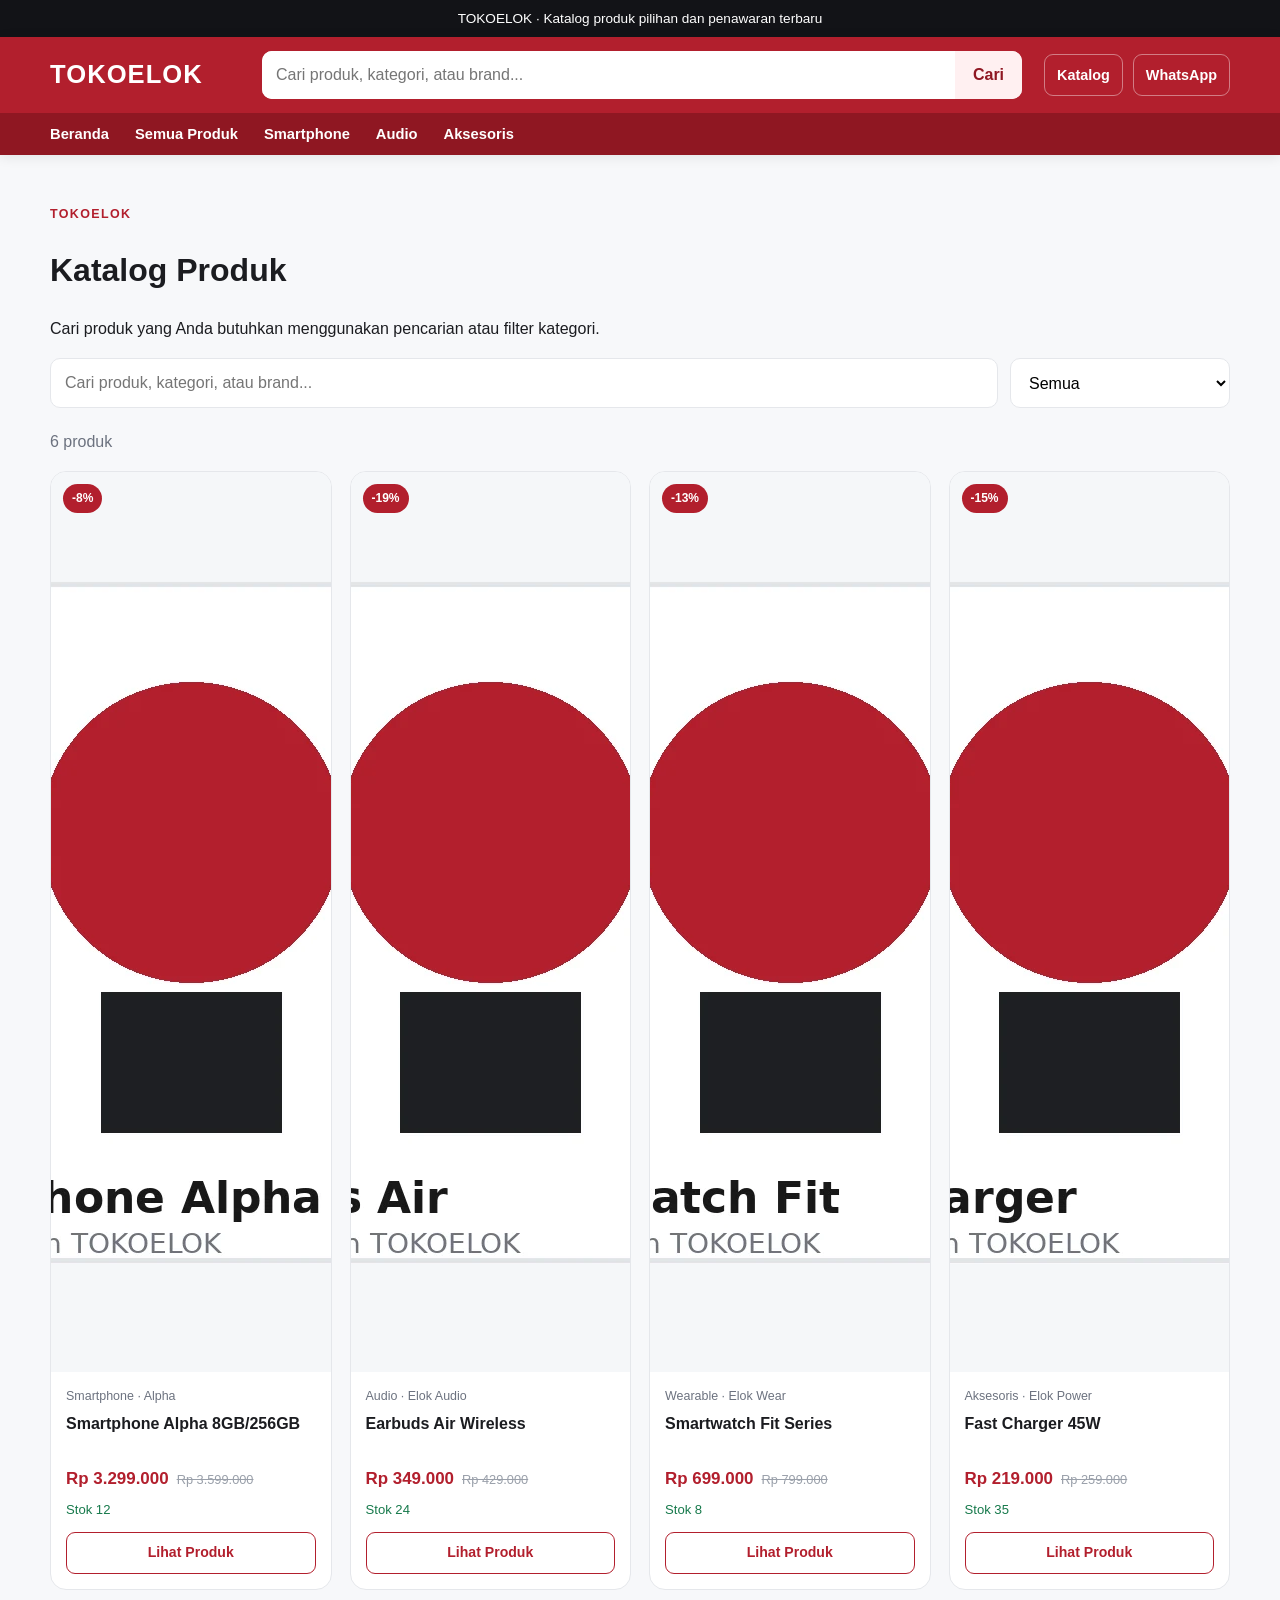
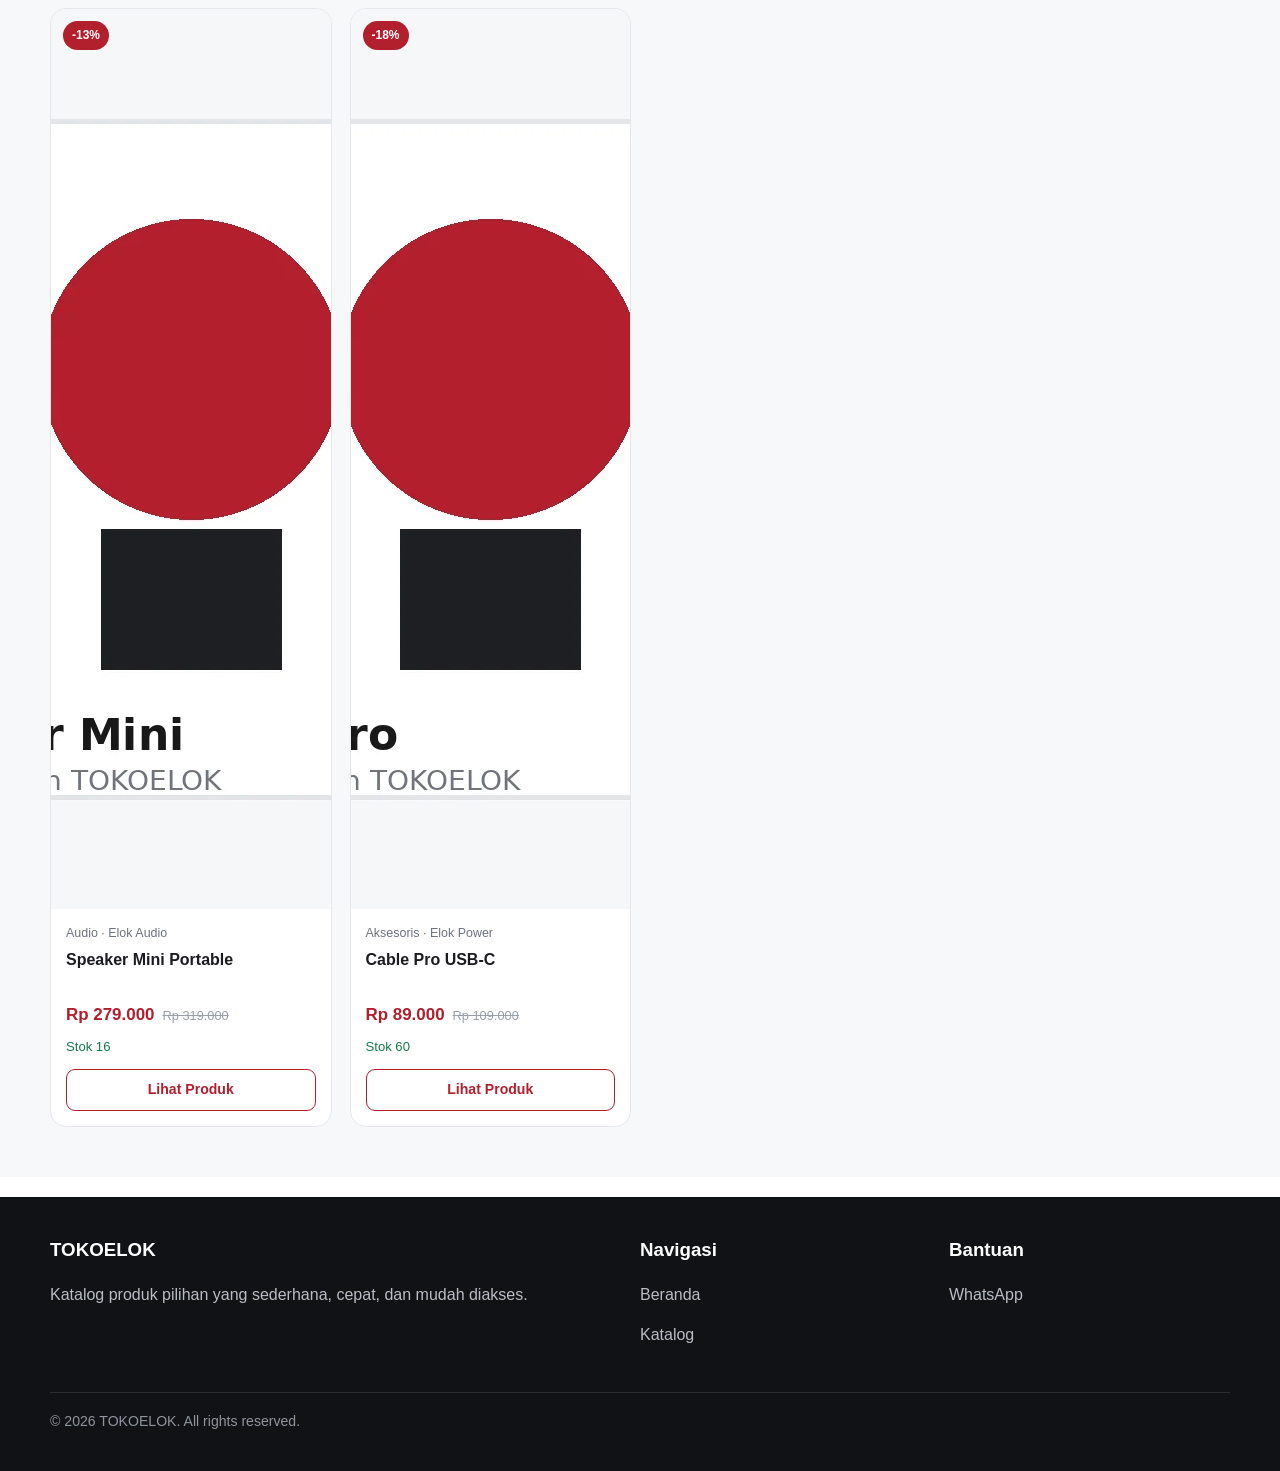
==== katalog/index.html @ c1e5242e "Add files via upload" ====
<!DOCTYPE html>
<html lang="id">
<head>
  <meta charset="UTF-8">
  <meta name="viewport" content="width=device-width, initial-scale=1.0">
  <title>Katalog Produk Terbaru | TOKOELOK</title>
  <meta name="description" content="Jelajahi katalog produk TOKOELOK berdasarkan nama, kategori, dan brand.">
  <meta name="robots" content="index, follow, max-image-preview:large">
  <meta name="theme-color" content="#b21f2d">
  <link rel="icon" href="/assets/images/favicon.png" type="image/png">
  
  <meta property="og:type" content="website">
  <meta property="og:site_name" content="TOKOELOK">
  <meta property="og:title" content="Katalog Produk Terbaru | TOKOELOK">
  <meta property="og:description" content="Jelajahi katalog produk TOKOELOK berdasarkan nama, kategori, dan brand.">
  <meta property="og:image" content="/assets/images/og-tokoelok.png">
  <meta name="twitter:card" content="summary_large_image">
  <link rel="stylesheet" href="/assets/css/style.css">
</head>
<body>

<div class="announcement">TOKOELOK · Katalog produk pilihan dan penawaran terbaru</div>
<header class="header">
  <div class="container header-main">
    <a class="logo" href="/">TOKOELOK</a>
    <form class="searchbar" action="/katalog/" method="get" role="search">
      <label class="sr-only" for="header-search">Cari produk</label>
      <input id="header-search" name="q" type="search" placeholder="Cari produk, kategori, atau brand...">
      <button type="submit">Cari</button>
    </form>
    <div class="header-actions">
      <a class="header-link" href="/katalog/">Katalog</a>
      <a class="header-link" data-wa-general href="#">WhatsApp</a>
    </div>
    <button class="menu-toggle" data-menu-toggle aria-expanded="false" aria-label="Buka menu">☰</button>
  </div>
  <nav class="nav">
    <div class="container nav-inner" data-mobile-nav>
      <a href="/">Beranda</a>
      <a href="/katalog/">Semua Produk</a>
      <a href="/katalog/?category=Smartphone">Smartphone</a>
      <a href="/katalog/?category=Audio">Audio</a>
      <a href="/katalog/?category=Aksesoris">Aksesoris</a>
    </div>
  </nav>
</header>

<main class="section section-soft">
  <div class="container">
    <p class="eyebrow">TOKOELOK</p>
    <h1>Katalog Produk</h1>
    <p>Cari produk yang Anda butuhkan menggunakan pencarian atau filter kategori.</p>

    <div class="filters">
      <input data-search type="search" placeholder="Cari produk, kategori, atau brand..." aria-label="Cari produk">
      <select data-category aria-label="Pilih kategori"></select>
    </div>
    <div class="result-count" data-result-count></div>
    <div class="product-grid" data-product-grid></div>
  </div>
</main>

<footer class="footer">
  <div class="container">
    <div class="footer-grid">
      <div>
        <h3>TOKOELOK</h3>
        <p>Katalog produk pilihan yang sederhana, cepat, dan mudah diakses.</p>
      </div>
      <div>
        <h3>Navigasi</h3>
        <p><a href="/">Beranda</a></p>
        <p><a href="/katalog/">Katalog</a></p>
      </div>
      <div>
        <h3>Bantuan</h3>
        <p><a data-wa-general href="#">WhatsApp</a></p>
      </div>
    </div>
    <div class="footer-bottom">© <span data-year></span> TOKOELOK. All rights reserved.</div>
  </div>
</footer>

<script src="/assets/js/products.js"></script>
<script src="/assets/js/app.js"></script>
<script>
  const params = new URLSearchParams(location.search);
  const q = params.get("q");
  if (q) document.querySelector("[data-search]").value = q;
</script>
<script src="/assets/js/catalog.js"></script>
<script>
  const categoryParam = new URLSearchParams(location.search).get("category");
  const select = document.querySelector("[data-category]");
  if (categoryParam && select) {
    setTimeout(() => {
      select.value = categoryParam;
      select.dispatchEvent(new Event("change"));
    }, 0);
  }
</script>
</body>
</html>
---- assets/css/style.css ----
:root{
  --brand:#b21f2d;--brand-dark:#8f1722;--accent:#fff1f2;--text:#1b1c20;--muted:#6c727f;
  --line:#e5e7eb;--soft:#f7f8fa;--white:#fff;--success:#16794b;--radius:16px;
  --shadow:0 12px 35px rgba(15,23,42,.08)
}
*{box-sizing:border-box}
html{scroll-behavior:smooth}
body{margin:0;font-family:Arial,Helvetica,sans-serif;color:var(--text);background:#fff;line-height:1.55}
a{text-decoration:none;color:inherit}
img{max-width:100%;display:block}
button,input,select{font:inherit}
.container{width:min(1180px,calc(100% - 32px));margin:auto}
.sr-only{position:absolute;width:1px;height:1px;padding:0;margin:-1px;overflow:hidden;clip:rect(0,0,0,0);white-space:nowrap;border:0}

.announcement{background:#121317;color:#fff;text-align:center;padding:8px 16px;font-size:.85rem}
.header{position:sticky;top:0;z-index:50;background:var(--brand);box-shadow:0 2px 12px rgba(0,0,0,.09)}
.header-main{min-height:76px;display:grid;grid-template-columns:190px 1fr auto;gap:22px;align-items:center}
.logo{color:#fff;font-weight:900;font-size:1.6rem;letter-spacing:.04em}
.searchbar{display:grid;grid-template-columns:1fr auto;background:#fff;border-radius:10px;overflow:hidden}
.searchbar input{border:0;outline:0;padding:12px 14px;min-width:0}
.searchbar button{border:0;padding:0 18px;background:#fff0f1;color:var(--brand-dark);font-weight:800;cursor:pointer}
.header-actions{display:flex;gap:10px}
.header-link{color:#fff;border:1px solid rgba(255,255,255,.42);border-radius:9px;padding:9px 12px;font-weight:800;font-size:.9rem}
.nav{background:var(--brand-dark)}
.nav-inner{min-height:42px;display:flex;gap:26px;align-items:center}
.nav a{color:#fff;font-weight:700;font-size:.92rem}
.menu-toggle{display:none;border:0;background:transparent;color:#fff;font-size:1.3rem}

.hero{padding:42px 0}
.hero-wrap{display:grid;grid-template-columns:1.2fr .8fr;gap:24px}
.hero-main{min-height:430px;padding:44px;border-radius:24px;background:linear-gradient(135deg,#fce7e8,#fff7ed);display:flex;flex-direction:column;justify-content:center;position:relative;overflow:hidden}
.hero-main:after{content:"";position:absolute;width:270px;height:270px;border-radius:50%;background:rgba(178,31,45,.13);right:-60px;top:-50px}
.eyebrow{color:var(--brand);text-transform:uppercase;letter-spacing:.11em;font-size:.78rem;font-weight:900;margin:0 0 8px}
.hero h1{font-size:clamp(2.4rem,5vw,4.8rem);line-height:1.02;letter-spacing:-.045em;margin:0;max-width:760px}
.hero p.lead{color:var(--muted);font-size:1.08rem;max-width:650px}
.hero-side{display:grid;gap:18px}
.promo-card{border:1px solid var(--line);border-radius:22px;padding:28px;background:#fff;box-shadow:var(--shadow)}
.promo-card.dark{background:#1b1c20;color:#fff;border-color:#1b1c20}
.promo-card p{color:var(--muted);margin-bottom:0}
.promo-card.dark p{color:#c8cbd1}
.actions{display:flex;gap:10px;flex-wrap:wrap;margin-top:20px}
.btn{display:inline-flex;justify-content:center;align-items:center;min-height:46px;padding:0 18px;border-radius:10px;font-weight:800}
.btn-primary{background:var(--brand);color:#fff}
.btn-primary:hover{background:var(--brand-dark)}
.btn-light{background:#fff;border:1px solid var(--line)}
.btn-wide{width:100%}

.section{padding:50px 0}
.section-soft{background:var(--soft)}
.section-head{display:flex;align-items:end;justify-content:space-between;gap:18px;margin-bottom:22px}
.section-head h2{font-size:clamp(1.6rem,3vw,2.2rem);margin:0}
.section-head a{color:var(--brand);font-weight:800}
.category-grid{display:grid;grid-template-columns:repeat(4,1fr);gap:14px}
.category-item{border:1px solid var(--line);border-radius:16px;background:#fff;padding:22px;font-weight:800}
.category-item small{display:block;color:var(--muted);font-weight:400;margin-top:4px}

.filters{display:grid;grid-template-columns:1fr 220px;gap:12px;margin-bottom:22px}
.filters input,.filters select{width:100%;border:1px solid var(--line);border-radius:10px;padding:12px 14px;background:#fff;outline:none}
.result-count{color:var(--muted);margin-bottom:16px}

.product-grid{display:grid;grid-template-columns:repeat(4,minmax(0,1fr));gap:18px}
.product-card{background:#fff;border:1px solid var(--line);border-radius:16px;overflow:hidden;transition:.2s}
.product-card:hover{transform:translateY(-3px);box-shadow:var(--shadow)}
.product-image-link{position:relative;display:block;background:#f6f7f9}
.product-image{aspect-ratio:1/1;object-fit:cover}
.discount-badge{position:absolute;left:12px;top:12px;background:var(--brand);color:#fff;font-size:.75rem;font-weight:900;border-radius:999px;padding:5px 9px}
.product-content{padding:15px}
.product-meta{color:var(--muted);font-size:.78rem}
.product-content h3{font-size:1rem;line-height:1.35;margin:6px 0 10px;min-height:43px}
.price-row{display:flex;gap:8px;align-items:baseline;flex-wrap:wrap}
.price-row strong{color:var(--brand);font-size:1.06rem}
.price-row del{color:#9aa0aa;font-size:.8rem}
.stock{color:var(--success);font-size:.82rem;margin:8px 0 12px}
.product-button{display:flex;justify-content:center;border:1px solid var(--brand);color:var(--brand);border-radius:9px;padding:9px;font-weight:800;font-size:.88rem}

.info-band{border-radius:22px;background:#1b1c20;color:#fff;padding:34px;display:grid;grid-template-columns:1fr auto;gap:24px;align-items:center}
.info-band p{color:#c8cbd1;margin-bottom:0}

.breadcrumb{display:flex;flex-wrap:wrap;gap:8px;color:var(--muted);font-size:.9rem;margin-bottom:24px}
.detail-page{padding:34px 0 60px}
.detail-grid{display:grid;grid-template-columns:1fr 1fr;gap:42px;align-items:start}
.detail-media{background:var(--soft);border-radius:22px;overflow:hidden}
.detail-media img{width:100%;aspect-ratio:1/1;object-fit:cover}
.detail-info h1{font-size:clamp(2rem,4vw,3.4rem);line-height:1.08;margin:0 0 14px}
.detail-price{font-size:1.9rem;font-weight:900;color:var(--brand)}
.detail-old-price{color:#8b919b}
.detail-stock{color:var(--success);font-weight:700}
.detail-summary{color:var(--muted)}
.detail-section{padding-top:34px;margin-top:34px;border-top:1px solid var(--line)}
.detail-section h2{margin-top:0}
.spec-list{display:grid;grid-template-columns:repeat(2,1fr);gap:10px;padding:0;list-style:none}
.spec-list li{background:var(--soft);border-radius:10px;padding:12px}

.footer{background:#111215;color:#fff;padding:38px 0;margin-top:20px}
.footer-grid{display:grid;grid-template-columns:2fr 1fr 1fr;gap:28px}
.footer h3{margin-top:0}
.footer p,.footer a{color:#b8bdc6}
.footer-bottom{border-top:1px solid #2b2d32;margin-top:28px;padding-top:18px;color:#8e949e;font-size:.88rem}
.empty{grid-column:1/-1;padding:40px;text-align:center;color:var(--muted)}

@media(max-width:900px){
  .header-main{grid-template-columns:1fr auto;padding:11px 0}
  .searchbar{grid-column:1/-1;grid-row:2}
  .hero-wrap,.detail-grid{grid-template-columns:1fr}
  .product-grid{grid-template-columns:repeat(2,1fr)}
  .category-grid{grid-template-columns:repeat(2,1fr)}
  .footer-grid{grid-template-columns:1fr 1fr}
}
@media(max-width:600px){
  .container{width:min(100% - 22px,1180px)}
  .announcement{font-size:.76rem}
  .header-actions{display:none}
  .header-main{grid-template-columns:1fr auto}
  .menu-toggle{display:block}
  .nav-inner{display:none;flex-direction:column;align-items:flex-start;padding:14px 0}
  .nav-inner.open{display:flex}
  .hero{padding:24px 0}
  .hero-main{padding:28px;min-height:360px}
  .hero h1{font-size:2.55rem}
  .section{padding:36px 0}
  .filters{grid-template-columns:1fr}
  .product-grid{gap:10px}
  .product-content{padding:11px}
  .product-content h3{font-size:.92rem}
  .price-row strong{font-size:.94rem}
  .info-band{grid-template-columns:1fr}
  .footer-grid{grid-template-columns:1fr}
  .spec-list{grid-template-columns:1fr}
}
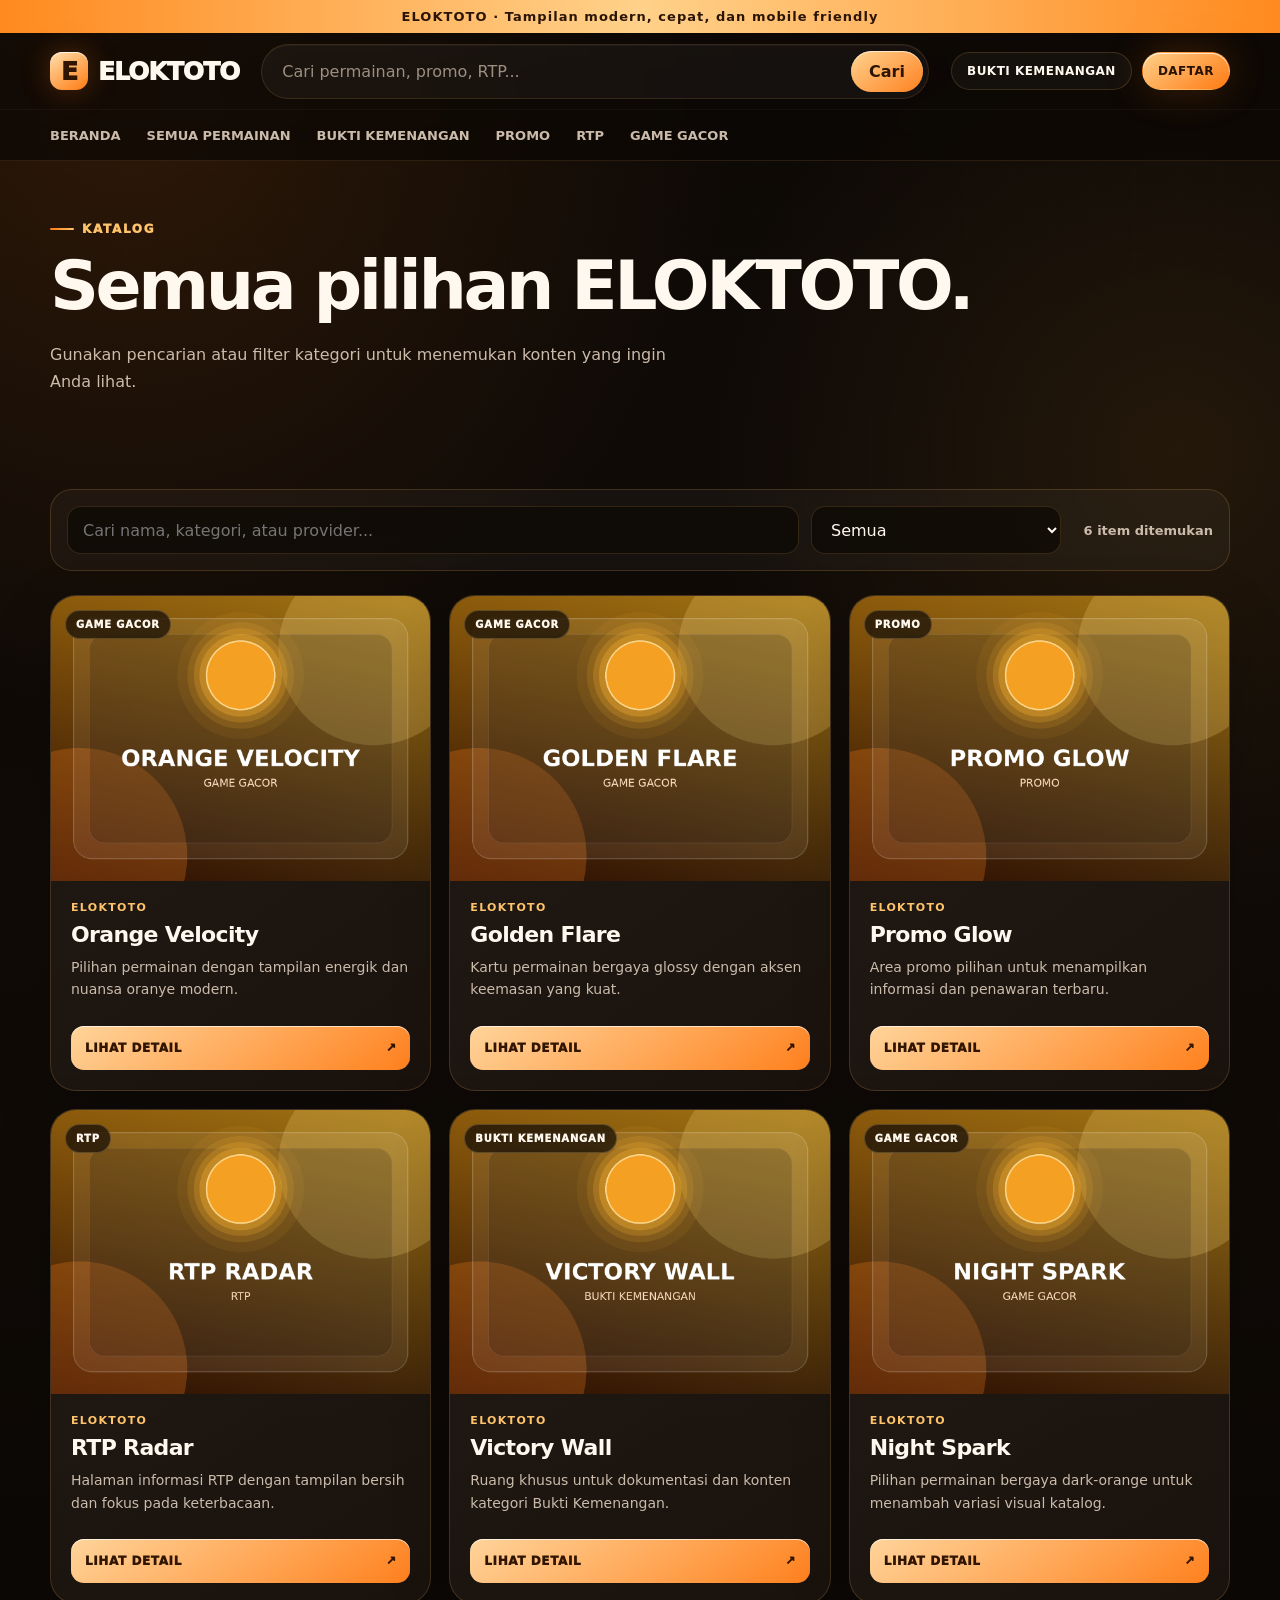
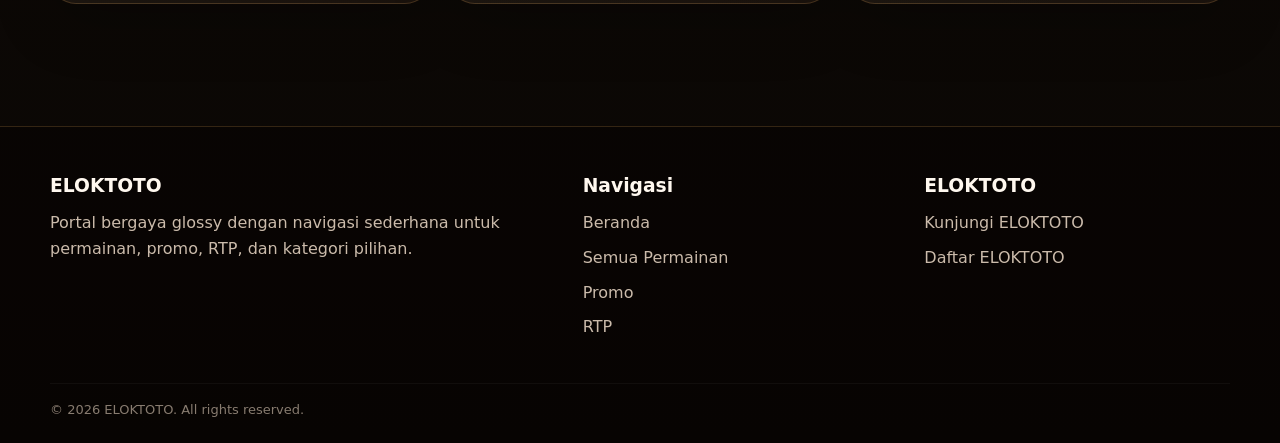
==== commit 51c9c635: "Add files via upload" ====
--- a/katalog/index.html
+++ b/katalog/index.html
@@ -3,101 +3,116 @@
 <head>
   <meta charset="UTF-8">
   <meta name="viewport" content="width=device-width, initial-scale=1.0">
-  <title>Katalog Produk Terbaru | TOKOELOK</title>
-  <meta name="description" content="Jelajahi katalog produk TOKOELOK berdasarkan nama, kategori, dan brand.">
+
+  <title>Semua Permainan | ELOKTOTO</title>
+  <meta name="description" content="Jelajahi katalog ELOKTOTO berdasarkan permainan, promo, RTP, dan kategori pilihan.">
   <meta name="robots" content="index, follow, max-image-preview:large">
-  <meta name="theme-color" content="#b21f2d">
+  <meta name="theme-color" content="#ff7a12">
+
+  <link rel="canonical" href="https://toko-elok.pages.dev/katalog/">
   <link rel="icon" href="/assets/images/favicon.png" type="image/png">
-  
+  <link rel="stylesheet" href="/assets/css/style.css">
+
   <meta property="og:type" content="website">
-  <meta property="og:site_name" content="TOKOELOK">
-  <meta property="og:title" content="Katalog Produk Terbaru | TOKOELOK">
-  <meta property="og:description" content="Jelajahi katalog produk TOKOELOK berdasarkan nama, kategori, dan brand.">
-  <meta property="og:image" content="/assets/images/og-tokoelok.png">
-  <meta name="twitter:card" content="summary_large_image">
-  <link rel="stylesheet" href="/assets/css/style.css">
+  <meta property="og:site_name" content="ELOKTOTO">
+  <meta property="og:title" content="Semua Permainan | ELOKTOTO">
+  <meta property="og:description" content="Cari dan filter konten ELOKTOTO dalam tampilan glossy oranye yang responsif.">
+  <meta property="og:image" content="https://toko-elok.pages.dev/assets/images/og-eloktoto.png">
 </head>
 <body>
 
-<div class="announcement">TOKOELOK · Katalog produk pilihan dan penawaran terbaru</div>
-<header class="header">
+
+<div class="announcement">ELOKTOTO · Tampilan modern, cepat, dan mobile friendly</div>
+
+<header class="site-header" data-site-header>
   <div class="container header-main">
-    <a class="logo" href="/">TOKOELOK</a>
+    <a class="logo" href="/" aria-label="ELOKTOTO Beranda">
+      <span class="logo-mark">E</span>
+      <span>ELOKTOTO</span>
+    </a>
+
     <form class="searchbar" action="/katalog/" method="get" role="search">
-      <label class="sr-only" for="header-search">Cari produk</label>
-      <input id="header-search" name="q" type="search" placeholder="Cari produk, kategori, atau brand...">
+      <label class="sr-only" for="site-search">Cari</label>
+      <input id="site-search" name="q" type="search" placeholder="Cari permainan, promo, RTP...">
       <button type="submit">Cari</button>
     </form>
+
     <div class="header-actions">
-      <a class="header-link" href="/katalog/">Katalog</a>
-      <a class="header-link" data-wa-general href="#">WhatsApp</a>
+      <a class="header-link" href="/katalog/?category=BUKTI%20KEMENANGAN">BUKTI KEMENANGAN</a>
+      <a class="header-link primary" data-elok-link href="https://fourdi.link/ELOK">DAFTAR</a>
     </div>
+
     <button class="menu-toggle" data-menu-toggle aria-expanded="false" aria-label="Buka menu">☰</button>
   </div>
+
   <nav class="nav">
     <div class="container nav-inner" data-mobile-nav>
-      <a href="/">Beranda</a>
-      <a href="/katalog/">Semua Produk</a>
-      <a href="/katalog/?category=Smartphone">Smartphone</a>
-      <a href="/katalog/?category=Audio">Audio</a>
-      <a href="/katalog/?category=Aksesoris">Aksesoris</a>
+      <a href="/">BERANDA</a>
+      <a href="/katalog/">SEMUA PERMAINAN</a>
+      <a href="/katalog/?category=BUKTI%20KEMENANGAN">BUKTI KEMENANGAN</a>
+      <a href="/katalog/?category=PROMO">PROMO</a>
+      <a href="/katalog/?category=RTP">RTP</a>
+      <a href="/katalog/?category=GAME%20GACOR">GAME GACOR</a>
     </div>
   </nav>
 </header>
 
-<main class="section section-soft">
-  <div class="container">
-    <p class="eyebrow">TOKOELOK</p>
-    <h1>Katalog Produk</h1>
-    <p>Cari produk yang Anda butuhkan menggunakan pencarian atau filter kategori.</p>
 
-    <div class="filters">
-      <input data-search type="search" placeholder="Cari produk, kategori, atau brand..." aria-label="Cari produk">
-      <select data-category aria-label="Pilih kategori"></select>
+<main>
+  <section class="page-hero">
+    <div class="container">
+      <span class="section-kicker">KATALOG</span>
+      <h1>Semua pilihan ELOKTOTO.</h1>
+      <p>Gunakan pencarian atau filter kategori untuk menemukan konten yang ingin Anda lihat.</p>
     </div>
-    <div class="result-count" data-result-count></div>
-    <div class="product-grid" data-product-grid></div>
-  </div>
+  </section>
+
+  <section class="section">
+    <div class="container">
+      <div class="catalog-toolbar">
+        <input data-search type="search" placeholder="Cari nama, kategori, atau provider..." aria-label="Cari katalog">
+        <select data-category aria-label="Pilih kategori"></select>
+        <div class="result-count" data-result-count></div>
+      </div>
+
+      <div class="product-grid" data-product-grid></div>
+    </div>
+  </section>
 </main>
+
 
 <footer class="footer">
   <div class="container">
     <div class="footer-grid">
       <div>
-        <h3>TOKOELOK</h3>
-        <p>Katalog produk pilihan yang sederhana, cepat, dan mudah diakses.</p>
+        <h3>ELOKTOTO</h3>
+        <p>Portal bergaya glossy dengan navigasi sederhana untuk permainan, promo, RTP, dan kategori pilihan.</p>
       </div>
+
       <div>
         <h3>Navigasi</h3>
         <p><a href="/">Beranda</a></p>
-        <p><a href="/katalog/">Katalog</a></p>
+        <p><a href="/katalog/">Semua Permainan</a></p>
+        <p><a href="/katalog/?category=PROMO">Promo</a></p>
+        <p><a href="/katalog/?category=RTP">RTP</a></p>
       </div>
+
       <div>
-        <h3>Bantuan</h3>
-        <p><a data-wa-general href="#">WhatsApp</a></p>
+        <h3>ELOKTOTO</h3>
+        <p><a data-elok-link href="https://fourdi.link/ELOK">Kunjungi ELOKTOTO</a></p>
+        <p><a data-elok-link href="https://fourdi.link/ELOK">Daftar ELOKTOTO</a></p>
       </div>
     </div>
-    <div class="footer-bottom">© <span data-year></span> TOKOELOK. All rights reserved.</div>
+
+    <div class="footer-bottom">
+      © <span data-year></span> ELOKTOTO. All rights reserved.
+    </div>
   </div>
 </footer>
 
+
 <script src="/assets/js/products.js"></script>
 <script src="/assets/js/app.js"></script>
-<script>
-  const params = new URLSearchParams(location.search);
-  const q = params.get("q");
-  if (q) document.querySelector("[data-search]").value = q;
-</script>
 <script src="/assets/js/catalog.js"></script>
-<script>
-  const categoryParam = new URLSearchParams(location.search).get("category");
-  const select = document.querySelector("[data-category]");
-  if (categoryParam && select) {
-    setTimeout(() => {
-      select.value = categoryParam;
-      select.dispatchEvent(new Event("change"));
-    }, 0);
-  }
-</script>
 </body>
 </html>
--- a/assets/css/style.css
+++ b/assets/css/style.css
@@ -1,129 +1,1009 @@
-:root{
-  --brand:#b21f2d;--brand-dark:#8f1722;--accent:#fff1f2;--text:#1b1c20;--muted:#6c727f;
-  --line:#e5e7eb;--soft:#f7f8fa;--white:#fff;--success:#16794b;--radius:16px;
-  --shadow:0 12px 35px rgba(15,23,42,.08)
-}
-*{box-sizing:border-box}
-html{scroll-behavior:smooth}
-body{margin:0;font-family:Arial,Helvetica,sans-serif;color:var(--text);background:#fff;line-height:1.55}
-a{text-decoration:none;color:inherit}
-img{max-width:100%;display:block}
-button,input,select{font:inherit}
-.container{width:min(1180px,calc(100% - 32px));margin:auto}
-.sr-only{position:absolute;width:1px;height:1px;padding:0;margin:-1px;overflow:hidden;clip:rect(0,0,0,0);white-space:nowrap;border:0}
-
-.announcement{background:#121317;color:#fff;text-align:center;padding:8px 16px;font-size:.85rem}
-.header{position:sticky;top:0;z-index:50;background:var(--brand);box-shadow:0 2px 12px rgba(0,0,0,.09)}
-.header-main{min-height:76px;display:grid;grid-template-columns:190px 1fr auto;gap:22px;align-items:center}
-.logo{color:#fff;font-weight:900;font-size:1.6rem;letter-spacing:.04em}
-.searchbar{display:grid;grid-template-columns:1fr auto;background:#fff;border-radius:10px;overflow:hidden}
-.searchbar input{border:0;outline:0;padding:12px 14px;min-width:0}
-.searchbar button{border:0;padding:0 18px;background:#fff0f1;color:var(--brand-dark);font-weight:800;cursor:pointer}
-.header-actions{display:flex;gap:10px}
-.header-link{color:#fff;border:1px solid rgba(255,255,255,.42);border-radius:9px;padding:9px 12px;font-weight:800;font-size:.9rem}
-.nav{background:var(--brand-dark)}
-.nav-inner{min-height:42px;display:flex;gap:26px;align-items:center}
-.nav a{color:#fff;font-weight:700;font-size:.92rem}
-.menu-toggle{display:none;border:0;background:transparent;color:#fff;font-size:1.3rem}
-
-.hero{padding:42px 0}
-.hero-wrap{display:grid;grid-template-columns:1.2fr .8fr;gap:24px}
-.hero-main{min-height:430px;padding:44px;border-radius:24px;background:linear-gradient(135deg,#fce7e8,#fff7ed);display:flex;flex-direction:column;justify-content:center;position:relative;overflow:hidden}
-.hero-main:after{content:"";position:absolute;width:270px;height:270px;border-radius:50%;background:rgba(178,31,45,.13);right:-60px;top:-50px}
-.eyebrow{color:var(--brand);text-transform:uppercase;letter-spacing:.11em;font-size:.78rem;font-weight:900;margin:0 0 8px}
-.hero h1{font-size:clamp(2.4rem,5vw,4.8rem);line-height:1.02;letter-spacing:-.045em;margin:0;max-width:760px}
-.hero p.lead{color:var(--muted);font-size:1.08rem;max-width:650px}
-.hero-side{display:grid;gap:18px}
-.promo-card{border:1px solid var(--line);border-radius:22px;padding:28px;background:#fff;box-shadow:var(--shadow)}
-.promo-card.dark{background:#1b1c20;color:#fff;border-color:#1b1c20}
-.promo-card p{color:var(--muted);margin-bottom:0}
-.promo-card.dark p{color:#c8cbd1}
-.actions{display:flex;gap:10px;flex-wrap:wrap;margin-top:20px}
-.btn{display:inline-flex;justify-content:center;align-items:center;min-height:46px;padding:0 18px;border-radius:10px;font-weight:800}
-.btn-primary{background:var(--brand);color:#fff}
-.btn-primary:hover{background:var(--brand-dark)}
-.btn-light{background:#fff;border:1px solid var(--line)}
-.btn-wide{width:100%}
-
-.section{padding:50px 0}
-.section-soft{background:var(--soft)}
-.section-head{display:flex;align-items:end;justify-content:space-between;gap:18px;margin-bottom:22px}
-.section-head h2{font-size:clamp(1.6rem,3vw,2.2rem);margin:0}
-.section-head a{color:var(--brand);font-weight:800}
-.category-grid{display:grid;grid-template-columns:repeat(4,1fr);gap:14px}
-.category-item{border:1px solid var(--line);border-radius:16px;background:#fff;padding:22px;font-weight:800}
-.category-item small{display:block;color:var(--muted);font-weight:400;margin-top:4px}
-
-.filters{display:grid;grid-template-columns:1fr 220px;gap:12px;margin-bottom:22px}
-.filters input,.filters select{width:100%;border:1px solid var(--line);border-radius:10px;padding:12px 14px;background:#fff;outline:none}
-.result-count{color:var(--muted);margin-bottom:16px}
-
-.product-grid{display:grid;grid-template-columns:repeat(4,minmax(0,1fr));gap:18px}
-.product-card{background:#fff;border:1px solid var(--line);border-radius:16px;overflow:hidden;transition:.2s}
-.product-card:hover{transform:translateY(-3px);box-shadow:var(--shadow)}
-.product-image-link{position:relative;display:block;background:#f6f7f9}
-.product-image{aspect-ratio:1/1;object-fit:cover}
-.discount-badge{position:absolute;left:12px;top:12px;background:var(--brand);color:#fff;font-size:.75rem;font-weight:900;border-radius:999px;padding:5px 9px}
-.product-content{padding:15px}
-.product-meta{color:var(--muted);font-size:.78rem}
-.product-content h3{font-size:1rem;line-height:1.35;margin:6px 0 10px;min-height:43px}
-.price-row{display:flex;gap:8px;align-items:baseline;flex-wrap:wrap}
-.price-row strong{color:var(--brand);font-size:1.06rem}
-.price-row del{color:#9aa0aa;font-size:.8rem}
-.stock{color:var(--success);font-size:.82rem;margin:8px 0 12px}
-.product-button{display:flex;justify-content:center;border:1px solid var(--brand);color:var(--brand);border-radius:9px;padding:9px;font-weight:800;font-size:.88rem}
-
-.info-band{border-radius:22px;background:#1b1c20;color:#fff;padding:34px;display:grid;grid-template-columns:1fr auto;gap:24px;align-items:center}
-.info-band p{color:#c8cbd1;margin-bottom:0}
-
-.breadcrumb{display:flex;flex-wrap:wrap;gap:8px;color:var(--muted);font-size:.9rem;margin-bottom:24px}
-.detail-page{padding:34px 0 60px}
-.detail-grid{display:grid;grid-template-columns:1fr 1fr;gap:42px;align-items:start}
-.detail-media{background:var(--soft);border-radius:22px;overflow:hidden}
-.detail-media img{width:100%;aspect-ratio:1/1;object-fit:cover}
-.detail-info h1{font-size:clamp(2rem,4vw,3.4rem);line-height:1.08;margin:0 0 14px}
-.detail-price{font-size:1.9rem;font-weight:900;color:var(--brand)}
-.detail-old-price{color:#8b919b}
-.detail-stock{color:var(--success);font-weight:700}
-.detail-summary{color:var(--muted)}
-.detail-section{padding-top:34px;margin-top:34px;border-top:1px solid var(--line)}
-.detail-section h2{margin-top:0}
-.spec-list{display:grid;grid-template-columns:repeat(2,1fr);gap:10px;padding:0;list-style:none}
-.spec-list li{background:var(--soft);border-radius:10px;padding:12px}
-
-.footer{background:#111215;color:#fff;padding:38px 0;margin-top:20px}
-.footer-grid{display:grid;grid-template-columns:2fr 1fr 1fr;gap:28px}
-.footer h3{margin-top:0}
-.footer p,.footer a{color:#b8bdc6}
-.footer-bottom{border-top:1px solid #2b2d32;margin-top:28px;padding-top:18px;color:#8e949e;font-size:.88rem}
-.empty{grid-column:1/-1;padding:40px;text-align:center;color:var(--muted)}
-
-@media(max-width:900px){
-  .header-main{grid-template-columns:1fr auto;padding:11px 0}
-  .searchbar{grid-column:1/-1;grid-row:2}
-  .hero-wrap,.detail-grid{grid-template-columns:1fr}
-  .product-grid{grid-template-columns:repeat(2,1fr)}
-  .category-grid{grid-template-columns:repeat(2,1fr)}
-  .footer-grid{grid-template-columns:1fr 1fr}
-}
-@media(max-width:600px){
-  .container{width:min(100% - 22px,1180px)}
-  .announcement{font-size:.76rem}
-  .header-actions{display:none}
-  .header-main{grid-template-columns:1fr auto}
-  .menu-toggle{display:block}
-  .nav-inner{display:none;flex-direction:column;align-items:flex-start;padding:14px 0}
-  .nav-inner.open{display:flex}
-  .hero{padding:24px 0}
-  .hero-main{padding:28px;min-height:360px}
-  .hero h1{font-size:2.55rem}
-  .section{padding:36px 0}
-  .filters{grid-template-columns:1fr}
-  .product-grid{gap:10px}
-  .product-content{padding:11px}
-  .product-content h3{font-size:.92rem}
-  .price-row strong{font-size:.94rem}
-  .info-band{grid-template-columns:1fr}
-  .footer-grid{grid-template-columns:1fr}
-  .spec-list{grid-template-columns:1fr}
-}
+:root {
+  --bg: #0d0906;
+  --bg-soft: #15100b;
+  --surface: rgba(31, 20, 11, 0.74);
+  --surface-strong: rgba(48, 27, 12, 0.92);
+  --line: rgba(255, 183, 94, 0.18);
+  --line-strong: rgba(255, 184, 94, 0.35);
+  --text: #fff8ef;
+  --muted: #cbbbab;
+  --orange: #ff7a12;
+  --orange-2: #ff9e2b;
+  --orange-3: #ffc46b;
+  --dark-orange: #6f2600;
+  --shadow: 0 28px 80px rgba(0, 0, 0, 0.35);
+  --glow: 0 0 40px rgba(255, 122, 18, 0.22);
+  --radius: 26px;
+  --radius-sm: 18px;
+  --container: 1180px;
+}
+
+* {
+  box-sizing: border-box;
+}
+
+html {
+  scroll-behavior: smooth;
+}
+
+body {
+  margin: 0;
+  font-family: Inter, ui-sans-serif, system-ui, -apple-system, BlinkMacSystemFont, "Segoe UI", sans-serif;
+  background:
+    radial-gradient(circle at 10% 5%, rgba(255, 122, 18, 0.13), transparent 27%),
+    radial-gradient(circle at 92% 22%, rgba(255, 164, 51, 0.09), transparent 24%),
+    linear-gradient(180deg, #0d0906 0%, #100b07 45%, #090604 100%);
+  color: var(--text);
+  min-height: 100vh;
+}
+
+body::before {
+  content: "";
+  position: fixed;
+  inset: 0;
+  pointer-events: none;
+  z-index: -1;
+  background-image:
+    linear-gradient(rgba(255,255,255,0.014) 1px, transparent 1px),
+    linear-gradient(90deg, rgba(255,255,255,0.014) 1px, transparent 1px);
+  background-size: 42px 42px;
+  mask-image: linear-gradient(to bottom, rgba(0,0,0,.6), transparent 80%);
+}
+
+img {
+  max-width: 100%;
+  display: block;
+}
+
+a {
+  color: inherit;
+  text-decoration: none;
+}
+
+button,
+input,
+select {
+  font: inherit;
+}
+
+.container {
+  width: min(calc(100% - 32px), var(--container));
+  margin-inline: auto;
+}
+
+.sr-only {
+  position: absolute !important;
+  width: 1px !important;
+  height: 1px !important;
+  padding: 0 !important;
+  margin: -1px !important;
+  overflow: hidden !important;
+  clip: rect(0,0,0,0) !important;
+  white-space: nowrap !important;
+  border: 0 !important;
+}
+
+.announcement {
+  padding: 9px 16px;
+  text-align: center;
+  font-size: 13px;
+  font-weight: 800;
+  letter-spacing: .08em;
+  color: #2a1405;
+  background: linear-gradient(90deg, #ff8a1f, #ffd18a, #ff8a1f);
+}
+
+.site-header {
+  position: sticky;
+  top: 0;
+  z-index: 50;
+  background: rgba(12, 8, 5, 0.72);
+  border-bottom: 1px solid rgba(255, 184, 94, 0.12);
+  backdrop-filter: blur(18px);
+  transition: .25s ease;
+}
+
+.site-header.scrolled {
+  background: rgba(10, 7, 4, 0.9);
+  box-shadow: 0 12px 40px rgba(0,0,0,.28);
+}
+
+.header-main {
+  min-height: 76px;
+  display: grid;
+  grid-template-columns: auto minmax(240px, 1fr) auto;
+  align-items: center;
+  gap: 22px;
+}
+
+.logo {
+  display: inline-flex;
+  align-items: center;
+  gap: 10px;
+  font-size: 25px;
+  font-weight: 950;
+  letter-spacing: -.04em;
+}
+
+.logo-mark {
+  width: 38px;
+  aspect-ratio: 1;
+  border-radius: 12px;
+  display: grid;
+  place-items: center;
+  color: #321500;
+  background: linear-gradient(145deg, #ffe0ad, #ff7a12);
+  box-shadow:
+    inset 0 1px 0 rgba(255,255,255,.75),
+    0 0 30px rgba(255,122,18,.28);
+}
+
+.searchbar {
+  display: flex;
+  align-items: center;
+  border-radius: 999px;
+  padding: 5px;
+  background: rgba(255,255,255,.045);
+  border: 1px solid rgba(255, 179, 89, .13);
+  box-shadow: inset 0 1px 0 rgba(255,255,255,.04);
+}
+
+.searchbar:focus-within {
+  border-color: rgba(255, 164, 56, .5);
+  box-shadow: 0 0 0 4px rgba(255,122,18,.08);
+}
+
+.searchbar input {
+  width: 100%;
+  border: 0;
+  outline: 0;
+  background: transparent;
+  color: var(--text);
+  padding: 12px 15px;
+  min-width: 0;
+}
+
+.searchbar input::placeholder {
+  color: #9d8f80;
+}
+
+.searchbar button {
+  border: 0;
+  color: #2c1504;
+  font-weight: 900;
+  padding: 11px 18px;
+  border-radius: 999px;
+  cursor: pointer;
+  background: linear-gradient(145deg, #ffd390, #ff8120);
+  box-shadow: inset 0 1px 0 rgba(255,255,255,.65);
+}
+
+.header-actions {
+  display: flex;
+  align-items: center;
+  gap: 10px;
+}
+
+.header-link {
+  padding: 11px 15px;
+  border-radius: 999px;
+  font-size: 12px;
+  font-weight: 900;
+  letter-spacing: .04em;
+  border: 1px solid var(--line);
+  background: rgba(255,255,255,.035);
+}
+
+.header-link.primary {
+  color: #2b1303;
+  border-color: transparent;
+  background: linear-gradient(145deg, #ffd08a, #ff7a12);
+  box-shadow: var(--glow), inset 0 1px 0 rgba(255,255,255,.7);
+}
+
+.menu-toggle {
+  display: none;
+  border: 1px solid var(--line);
+  background: rgba(255,255,255,.04);
+  color: var(--text);
+  width: 46px;
+  height: 46px;
+  border-radius: 15px;
+  cursor: pointer;
+}
+
+.nav {
+  border-top: 1px solid rgba(255,255,255,.035);
+}
+
+.nav-inner {
+  min-height: 50px;
+  display: flex;
+  align-items: center;
+  gap: 26px;
+  overflow-x: auto;
+}
+
+.nav-inner a {
+  white-space: nowrap;
+  font-size: 13px;
+  color: var(--muted);
+  font-weight: 750;
+  transition: .2s ease;
+}
+
+.nav-inner a:hover {
+  color: var(--orange-3);
+}
+
+.hero {
+  padding: 70px 0 40px;
+}
+
+.hero-grid {
+  display: grid;
+  grid-template-columns: 1.1fr .9fr;
+  gap: 38px;
+  align-items: center;
+}
+
+.eyebrow,
+.section-kicker {
+  display: inline-flex;
+  align-items: center;
+  gap: 8px;
+  color: var(--orange-3);
+  font-size: 12px;
+  font-weight: 950;
+  letter-spacing: .14em;
+  text-transform: uppercase;
+}
+
+.eyebrow::before,
+.section-kicker::before {
+  content: "";
+  width: 24px;
+  height: 2px;
+  border-radius: 99px;
+  background: linear-gradient(90deg, var(--orange), var(--orange-3));
+}
+
+.hero h1 {
+  margin: 18px 0 18px;
+  max-width: 760px;
+  font-size: clamp(44px, 7vw, 82px);
+  line-height: .96;
+  letter-spacing: -.055em;
+}
+
+.hero h1 span {
+  background: linear-gradient(180deg, #fff6e8 0%, #ffb24e 54%, #ff7a12 100%);
+  -webkit-background-clip: text;
+  background-clip: text;
+  color: transparent;
+}
+
+.hero-copy > p {
+  max-width: 650px;
+  margin: 0;
+  color: var(--muted);
+  font-size: 17px;
+  line-height: 1.75;
+}
+
+.hero-actions,
+.detail-actions {
+  margin-top: 28px;
+  display: flex;
+  flex-wrap: wrap;
+  gap: 12px;
+}
+
+.btn {
+  display: inline-flex;
+  align-items: center;
+  justify-content: center;
+  min-height: 48px;
+  padding: 0 20px;
+  border-radius: 16px;
+  font-weight: 900;
+  letter-spacing: .02em;
+  transition: .2s ease;
+  border: 1px solid transparent;
+}
+
+.btn:hover {
+  transform: translateY(-2px);
+}
+
+.btn-primary {
+  color: #321400;
+  background: linear-gradient(145deg, #ffe0aa 0%, #ff9a2e 38%, #ff7310 100%);
+  box-shadow:
+    0 12px 35px rgba(255,122,18,.24),
+    inset 0 1px 0 rgba(255,255,255,.8);
+}
+
+.btn-secondary {
+  border-color: var(--line);
+  background: rgba(255,255,255,.045);
+  color: var(--text);
+}
+
+.btn-large {
+  min-height: 54px;
+  padding-inline: 24px;
+}
+
+.glossy-panel {
+  position: relative;
+  overflow: hidden;
+  border: 1px solid var(--line);
+  background:
+    linear-gradient(145deg, rgba(255,255,255,.08), rgba(255,255,255,.02)),
+    rgba(37, 22, 11, .6);
+  box-shadow:
+    var(--shadow),
+    inset 0 1px 0 rgba(255,255,255,.08);
+  backdrop-filter: blur(18px);
+}
+
+.glossy-panel::before {
+  content: "";
+  position: absolute;
+  inset: 0;
+  pointer-events: none;
+  background: linear-gradient(125deg, rgba(255,255,255,.15), transparent 24%, transparent 70%, rgba(255,136,30,.08));
+}
+
+.hero-visual {
+  min-height: 460px;
+  border-radius: 34px;
+  display: grid;
+  place-items: center;
+}
+
+.orb {
+  width: 250px;
+  aspect-ratio: 1;
+  border-radius: 50%;
+  position: relative;
+  background:
+    radial-gradient(circle at 35% 28%, #fff1ce 0 5%, #ffc163 14%, #ff8a20 42%, #a43700 68%, #3d1200 100%);
+  box-shadow:
+    0 0 0 22px rgba(255,145,34,.05),
+    0 0 0 50px rgba(255,145,34,.028),
+    0 0 95px rgba(255,122,18,.42),
+    inset -28px -35px 70px rgba(35,6,0,.4);
+}
+
+.orb::after {
+  content: "E";
+  position: absolute;
+  inset: 0;
+  display: grid;
+  place-items: center;
+  font-weight: 950;
+  font-size: 92px;
+  color: rgba(42,15,2,.72);
+  text-shadow: 0 1px 0 rgba(255,255,255,.28);
+}
+
+.floating-chip {
+  position: absolute;
+  z-index: 2;
+  padding: 12px 15px;
+  border-radius: 999px;
+  font-size: 12px;
+  font-weight: 900;
+  color: #ffe5be;
+  background: rgba(27,15,8,.78);
+  border: 1px solid rgba(255,184,94,.22);
+  backdrop-filter: blur(14px);
+  box-shadow: 0 14px 35px rgba(0,0,0,.25);
+}
+
+.chip-a { top: 60px; left: 38px; }
+.chip-b { right: 34px; top: 135px; }
+.chip-c { bottom: 60px; left: 75px; }
+
+.section {
+  padding: 52px 0;
+}
+
+.section-heading {
+  margin-bottom: 24px;
+  display: flex;
+  align-items: end;
+  justify-content: space-between;
+  gap: 20px;
+}
+
+.section-heading h2 {
+  margin: 8px 0 0;
+  font-size: clamp(30px, 4vw, 48px);
+  letter-spacing: -.04em;
+}
+
+.section-heading p {
+  max-width: 540px;
+  margin: 0;
+  color: var(--muted);
+  line-height: 1.65;
+}
+
+.category-grid {
+  display: grid;
+  grid-template-columns: repeat(4, 1fr);
+  gap: 16px;
+}
+
+.category-card {
+  min-height: 165px;
+  padding: 22px;
+  border-radius: var(--radius);
+  border: 1px solid var(--line);
+  background:
+    radial-gradient(circle at 90% 10%, rgba(255,168,54,.19), transparent 32%),
+    linear-gradient(145deg, rgba(255,255,255,.055), rgba(255,255,255,.02));
+  box-shadow: inset 0 1px 0 rgba(255,255,255,.05);
+  transition: .22s ease;
+}
+
+.category-card:hover {
+  transform: translateY(-5px);
+  border-color: var(--line-strong);
+  box-shadow: var(--glow);
+}
+
+.category-card span {
+  display: block;
+  color: var(--orange-3);
+  font-size: 12px;
+  font-weight: 950;
+  letter-spacing: .12em;
+  margin-bottom: 24px;
+}
+
+.category-card strong {
+  display: block;
+  font-size: 20px;
+  letter-spacing: -.02em;
+}
+
+.category-card small {
+  display: block;
+  color: var(--muted);
+  margin-top: 8px;
+  line-height: 1.55;
+}
+
+.catalog-toolbar {
+  display: grid;
+  grid-template-columns: 1fr 250px auto;
+  gap: 12px;
+  padding: 16px;
+  border-radius: 22px;
+  border: 1px solid var(--line);
+  background: rgba(255,255,255,.035);
+  margin-bottom: 24px;
+}
+
+.catalog-toolbar input,
+.catalog-toolbar select {
+  width: 100%;
+  min-height: 48px;
+  border-radius: 14px;
+  border: 1px solid rgba(255,180,90,.16);
+  outline: none;
+  color: var(--text);
+  background: rgba(14,9,5,.78);
+  padding: 0 15px;
+}
+
+.catalog-toolbar input:focus,
+.catalog-toolbar select:focus {
+  border-color: rgba(255,164,56,.5);
+  box-shadow: 0 0 0 4px rgba(255,122,18,.08);
+}
+
+.result-count {
+  min-width: 140px;
+  align-self: center;
+  text-align: right;
+  color: var(--muted);
+  font-size: 13px;
+  font-weight: 800;
+}
+
+.product-grid {
+  display: grid;
+  grid-template-columns: repeat(3, 1fr);
+  gap: 18px;
+}
+
+.product-card {
+  position: relative;
+  overflow: hidden;
+  border-radius: var(--radius);
+  border: 1px solid var(--line);
+  background:
+    linear-gradient(145deg, rgba(255,255,255,.055), rgba(255,255,255,.018)),
+    rgba(24,15,9,.82);
+  box-shadow:
+    0 20px 60px rgba(0,0,0,.2),
+    inset 0 1px 0 rgba(255,255,255,.055);
+  transition: .22s ease;
+}
+
+.product-card:hover {
+  transform: translateY(-6px);
+  border-color: rgba(255,180,75,.3);
+  box-shadow:
+    0 24px 65px rgba(0,0,0,.32),
+    0 0 36px rgba(255,122,18,.11);
+}
+
+.product-image-link {
+  position: relative;
+  display: block;
+  aspect-ratio: 4 / 3;
+  overflow: hidden;
+  background: #1e1209;
+}
+
+.product-image {
+  width: 100%;
+  height: 100%;
+  object-fit: cover;
+  transition: transform .35s ease;
+}
+
+.product-card:hover .product-image {
+  transform: scale(1.035);
+}
+
+.product-category {
+  position: absolute;
+  left: 14px;
+  top: 14px;
+  z-index: 2;
+  padding: 8px 10px;
+  border-radius: 999px;
+  font-size: 10px;
+  font-weight: 950;
+  letter-spacing: .08em;
+  background: rgba(13,8,5,.68);
+  border: 1px solid rgba(255,216,159,.22);
+  backdrop-filter: blur(14px);
+}
+
+.shine {
+  position: absolute;
+  inset: -40%;
+  background: linear-gradient(115deg, transparent 38%, rgba(255,255,255,.18) 48%, transparent 58%);
+  transform: translateX(-60%) rotate(8deg);
+  transition: transform .8s ease;
+}
+
+.product-card:hover .shine {
+  transform: translateX(60%) rotate(8deg);
+}
+
+.product-content {
+  padding: 20px;
+}
+
+.product-meta {
+  color: var(--orange-3);
+  font-size: 11px;
+  font-weight: 900;
+  letter-spacing: .12em;
+  text-transform: uppercase;
+}
+
+.product-content h3 {
+  margin: 8px 0 9px;
+  font-size: 22px;
+  letter-spacing: -.03em;
+}
+
+.product-content p {
+  margin: 0;
+  min-height: 52px;
+  color: var(--muted);
+  line-height: 1.6;
+  font-size: 14px;
+}
+
+.product-button {
+  margin-top: 18px;
+  min-height: 44px;
+  padding: 0 14px;
+  border-radius: 13px;
+  display: flex;
+  align-items: center;
+  justify-content: space-between;
+  font-size: 12px;
+  font-weight: 950;
+  letter-spacing: .05em;
+  color: #321500;
+  background: linear-gradient(145deg, #ffd49a, #ff811e);
+  box-shadow: inset 0 1px 0 rgba(255,255,255,.7);
+}
+
+.info-band {
+  border-radius: 30px;
+  padding: 34px;
+  display: flex;
+  align-items: center;
+  justify-content: space-between;
+  gap: 26px;
+  border: 1px solid var(--line);
+  background:
+    radial-gradient(circle at 85% 25%, rgba(255,178,78,.17), transparent 30%),
+    linear-gradient(145deg, rgba(255,255,255,.055), rgba(255,255,255,.018));
+  box-shadow: var(--shadow);
+}
+
+.info-band h2 {
+  margin: 8px 0 8px;
+  font-size: clamp(28px, 4vw, 44px);
+}
+
+.info-band p {
+  margin: 0;
+  color: var(--muted);
+}
+
+.footer {
+  margin-top: 70px;
+  border-top: 1px solid var(--line);
+  background: rgba(7,5,3,.58);
+}
+
+.footer-grid {
+  padding: 48px 0 34px;
+  display: grid;
+  grid-template-columns: 1.3fr .8fr .8fr;
+  gap: 36px;
+}
+
+.footer h3 {
+  margin: 0 0 14px;
+}
+
+.footer p {
+  margin: 9px 0;
+  color: var(--muted);
+  line-height: 1.6;
+}
+
+.footer a:hover {
+  color: var(--orange-3);
+}
+
+.footer-bottom {
+  padding: 18px 0 26px;
+  color: #887c70;
+  font-size: 13px;
+  border-top: 1px solid rgba(255,255,255,.04);
+}
+
+.page-hero {
+  padding: 54px 0 26px;
+}
+
+.page-hero h1 {
+  margin: 10px 0 10px;
+  font-size: clamp(40px, 6vw, 68px);
+  letter-spacing: -.05em;
+}
+
+.page-hero p {
+  max-width: 650px;
+  color: var(--muted);
+  line-height: 1.7;
+}
+
+.breadcrumb {
+  padding: 24px 0;
+  display: flex;
+  align-items: center;
+  flex-wrap: wrap;
+  gap: 9px;
+  color: var(--muted);
+  font-size: 13px;
+}
+
+.breadcrumb a:hover {
+  color: var(--orange-3);
+}
+
+.detail-page {
+  padding-bottom: 10px;
+}
+
+.detail-hero {
+  display: grid;
+  grid-template-columns: 1fr 1fr;
+  gap: 36px;
+  align-items: center;
+}
+
+.detail-media {
+  border-radius: 32px;
+  min-height: 420px;
+}
+
+.detail-media img {
+  width: 100%;
+  height: 100%;
+  min-height: 420px;
+  object-fit: cover;
+}
+
+.detail-glow {
+  position: absolute;
+  width: 220px;
+  height: 220px;
+  left: 50%;
+  top: 50%;
+  transform: translate(-50%,-50%);
+  border-radius: 50%;
+  box-shadow: 0 0 120px 55px rgba(255,126,18,.22);
+  pointer-events: none;
+}
+
+.detail-copy h1 {
+  margin: 14px 0;
+  font-size: clamp(38px, 5vw, 66px);
+  line-height: 1;
+  letter-spacing: -.05em;
+}
+
+.detail-summary {
+  color: var(--muted);
+  font-size: 17px;
+  line-height: 1.75;
+}
+
+.detail-content-grid {
+  display: grid;
+  grid-template-columns: 1.2fr .8fr;
+  gap: 18px;
+  margin-top: 28px;
+}
+
+.content-card {
+  border-radius: 26px;
+  padding: 28px;
+}
+
+.content-card h2 {
+  margin: 9px 0 12px;
+  font-size: 28px;
+}
+
+.content-card p {
+  color: var(--muted);
+  line-height: 1.8;
+}
+
+.info-list {
+  list-style: none;
+  padding: 0;
+  margin: 16px 0 0;
+}
+
+.info-list li {
+  padding: 13px 0;
+  color: var(--muted);
+  border-bottom: 1px solid rgba(255,255,255,.055);
+}
+
+.info-list li:last-child {
+  border-bottom: 0;
+}
+
+.empty-state {
+  grid-column: 1 / -1;
+  min-height: 220px;
+  border-radius: 24px;
+  border: 1px dashed var(--line);
+  display: grid;
+  place-items: center;
+  align-content: center;
+  gap: 10px;
+  color: var(--muted);
+  background: rgba(255,255,255,.025);
+}
+
+.empty-state strong {
+  color: var(--text);
+  font-size: 20px;
+}
+
+.detail-empty {
+  margin-top: 40px;
+}
+
+@media (max-width: 980px) {
+  .header-main {
+    grid-template-columns: auto 1fr auto;
+  }
+
+  .searchbar {
+    grid-column: 1 / -1;
+    grid-row: 2;
+    margin-bottom: 14px;
+  }
+
+  .header-actions {
+    display: none;
+  }
+
+  .menu-toggle {
+    display: inline-grid;
+    place-items: center;
+  }
+
+  .nav {
+    border: 0;
+  }
+
+  .nav-inner {
+    display: none;
+    padding: 14px 0 18px;
+    flex-direction: column;
+    align-items: stretch;
+    gap: 6px;
+  }
+
+  .nav-inner.open {
+    display: flex;
+  }
+
+  .nav-inner a {
+    padding: 12px 14px;
+    border-radius: 12px;
+    background: rgba(255,255,255,.03);
+    border: 1px solid rgba(255,255,255,.035);
+  }
+
+  .hero-grid,
+  .detail-hero {
+    grid-template-columns: 1fr;
+  }
+
+  .hero-visual {
+    min-height: 380px;
+  }
+
+  .category-grid {
+    grid-template-columns: repeat(2, 1fr);
+  }
+
+  .product-grid {
+    grid-template-columns: repeat(2, 1fr);
+  }
+
+  .detail-content-grid {
+    grid-template-columns: 1fr;
+  }
+}
+
+@media (max-width: 680px) {
+  .container {
+    width: min(calc(100% - 22px), var(--container));
+  }
+
+  .announcement {
+    font-size: 11px;
+  }
+
+  .header-main {
+    min-height: 68px;
+    gap: 12px;
+  }
+
+  .logo {
+    font-size: 21px;
+  }
+
+  .logo-mark {
+    width: 34px;
+  }
+
+  .hero {
+    padding-top: 44px;
+  }
+
+  .hero h1 {
+    font-size: clamp(42px, 14vw, 62px);
+  }
+
+  .hero-copy > p,
+  .detail-summary {
+    font-size: 15px;
+  }
+
+  .hero-actions,
+  .detail-actions {
+    display: grid;
+    grid-template-columns: 1fr;
+  }
+
+  .hero-actions .btn,
+  .detail-actions .btn {
+    width: 100%;
+  }
+
+  .hero-visual {
+    min-height: 310px;
+    border-radius: 26px;
+  }
+
+  .orb {
+    width: 180px;
+  }
+
+  .orb::after {
+    font-size: 68px;
+  }
+
+  .chip-a { top: 30px; left: 18px; }
+  .chip-b { top: 105px; right: 16px; }
+  .chip-c { left: 38px; bottom: 34px; }
+
+  .section {
+    padding: 38px 0;
+  }
+
+  .section-heading {
+    align-items: flex-start;
+    flex-direction: column;
+  }
+
+  .category-grid,
+  .product-grid {
+    grid-template-columns: 1fr;
+  }
+
+  .catalog-toolbar {
+    grid-template-columns: 1fr;
+  }
+
+  .result-count {
+    text-align: left;
+  }
+
+  .info-band {
+    padding: 24px;
+    border-radius: 24px;
+    flex-direction: column;
+    align-items: flex-start;
+  }
+
+  .info-band .btn {
+    width: 100%;
+  }
+
+  .footer-grid {
+    grid-template-columns: 1fr;
+    gap: 18px;
+  }
+
+  .page-hero {
+    padding-top: 40px;
+  }
+
+  .detail-media,
+  .detail-media img {
+    min-height: 280px;
+  }
+
+  .content-card {
+    padding: 22px;
+  }
+}
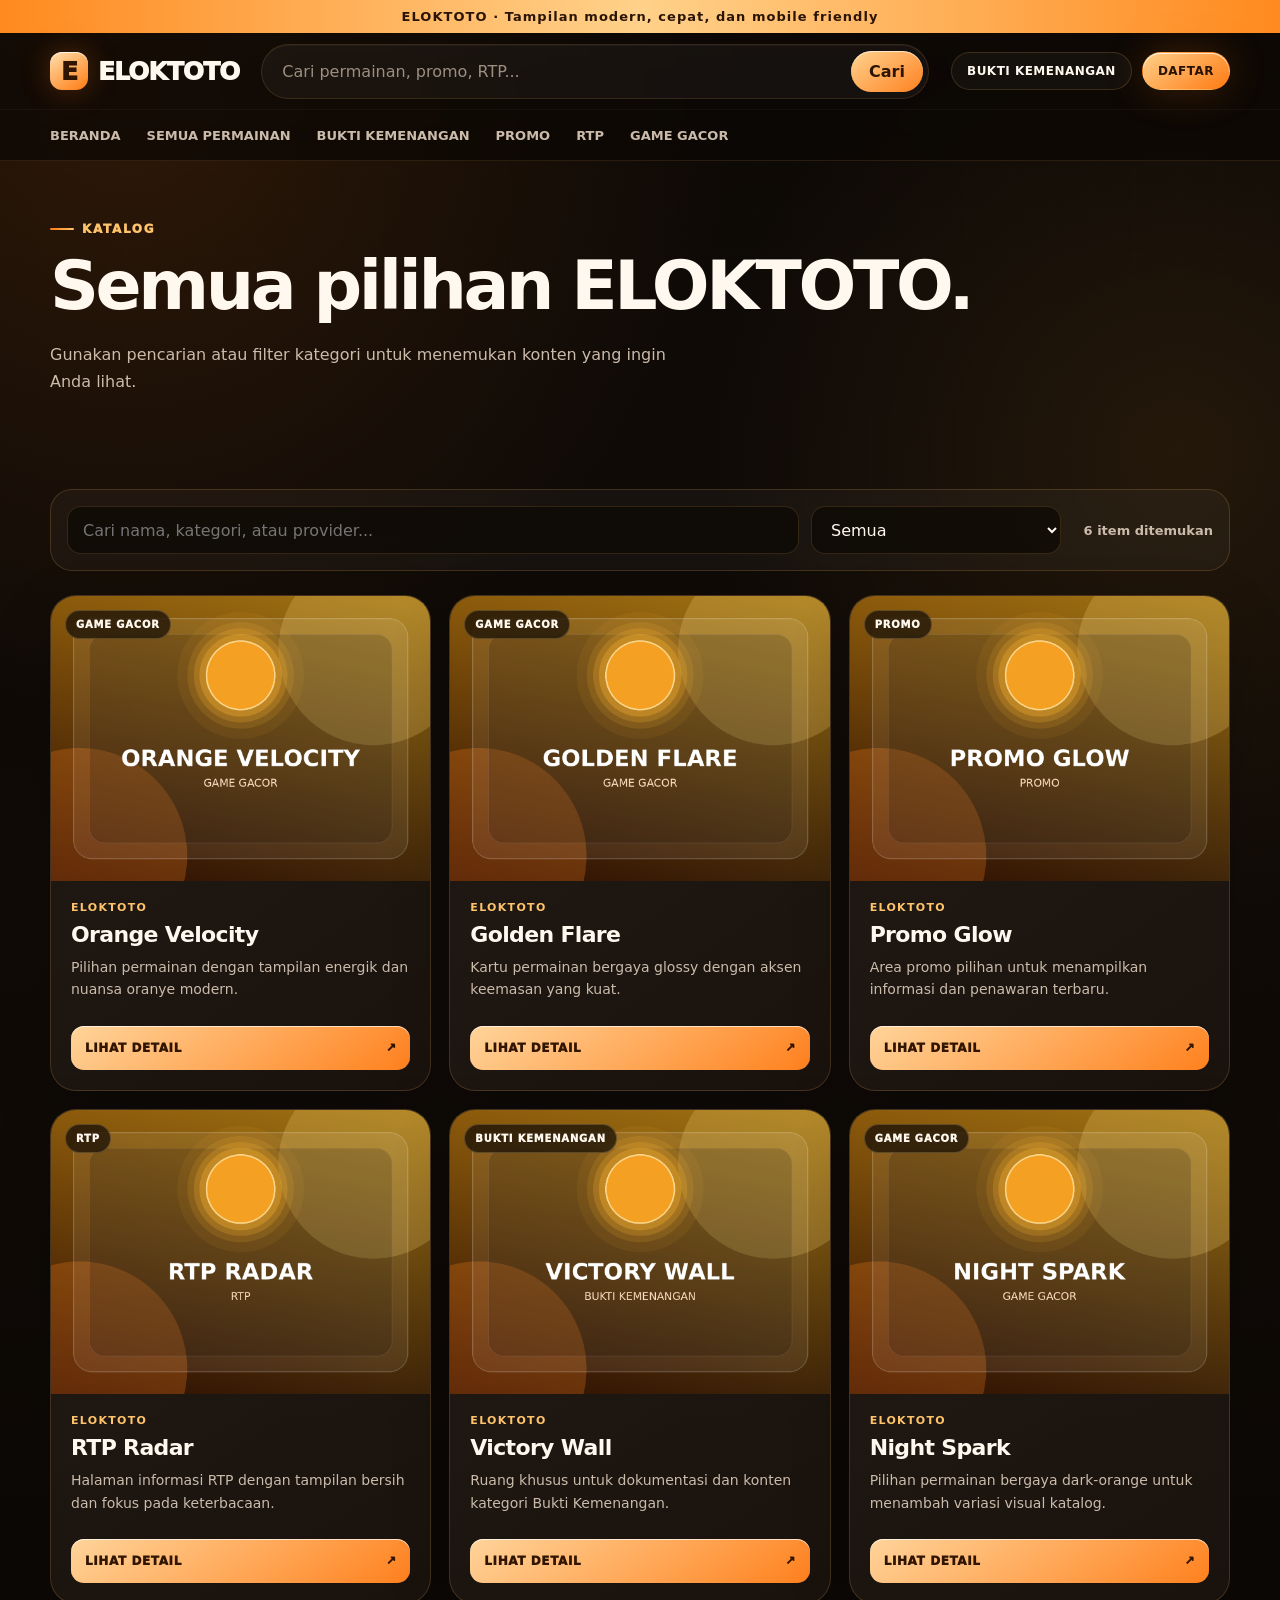
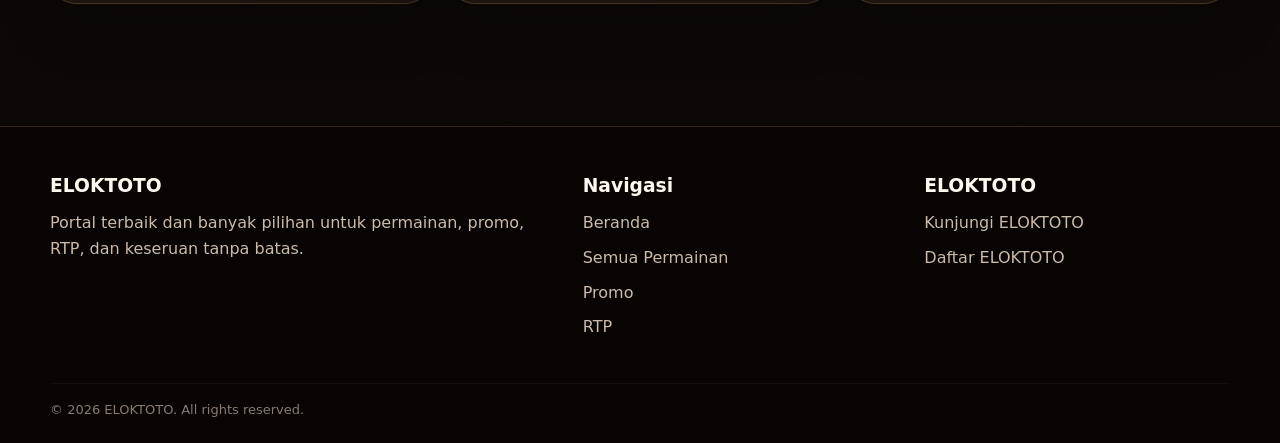
==== commit 7d2580b3: "Update index.html" ====
--- a/katalog/index.html
+++ b/katalog/index.html
@@ -10,7 +10,7 @@
   <meta name="theme-color" content="#ff7a12">
 
   <link rel="canonical" href="https://toko-elok.pages.dev/katalog/">
-  <link rel="icon" href="/assets/images/favicon.png" type="image/png">
+  <link rel="icon" href="/assets/images/logoelok.png" type="image/png">
   <link rel="stylesheet" href="/assets/css/style.css">
 
   <meta property="og:type" content="website">
@@ -86,7 +86,7 @@
     <div class="footer-grid">
       <div>
         <h3>ELOKTOTO</h3>
-        <p>Portal bergaya glossy dengan navigasi sederhana untuk permainan, promo, RTP, dan kategori pilihan.</p>
+        <p>Portal terbaik dan banyak pilihan untuk permainan, promo, RTP, dan keseruan tanpa batas.</p>
       </div>
 
       <div>
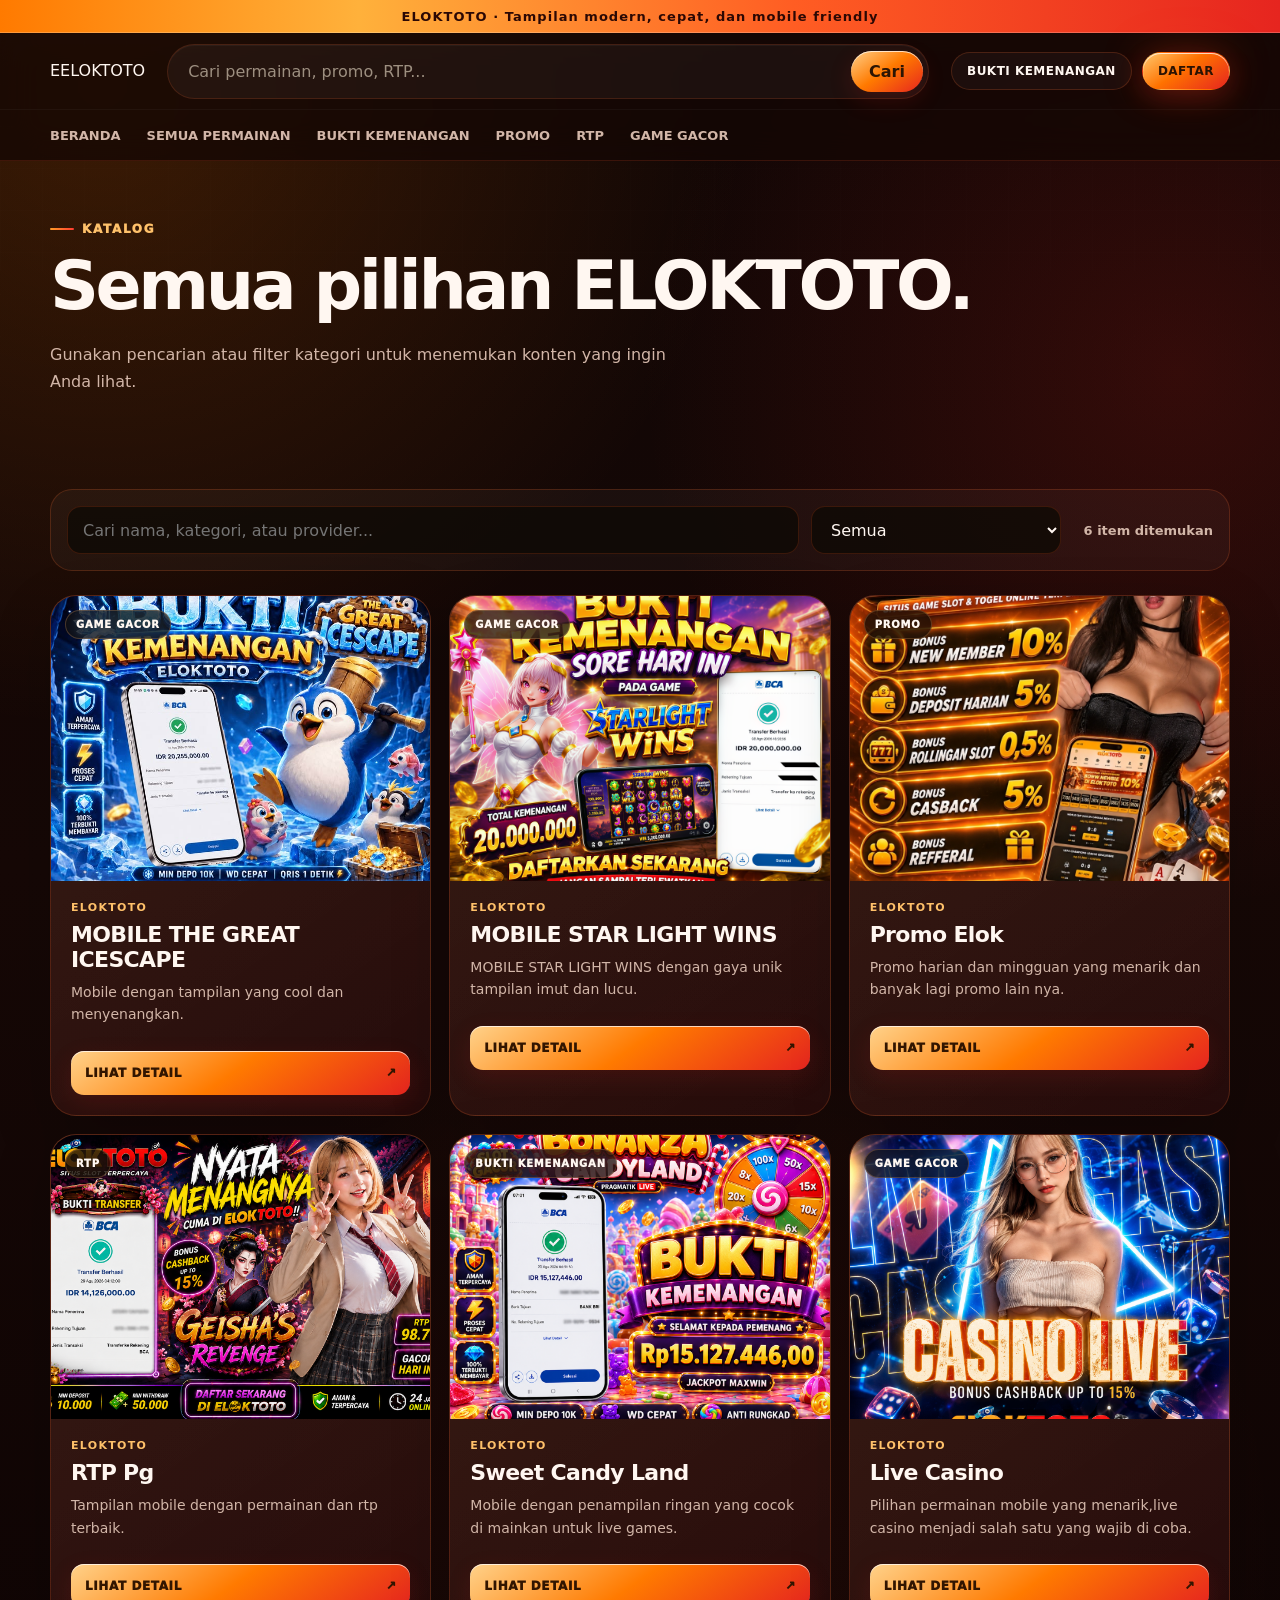
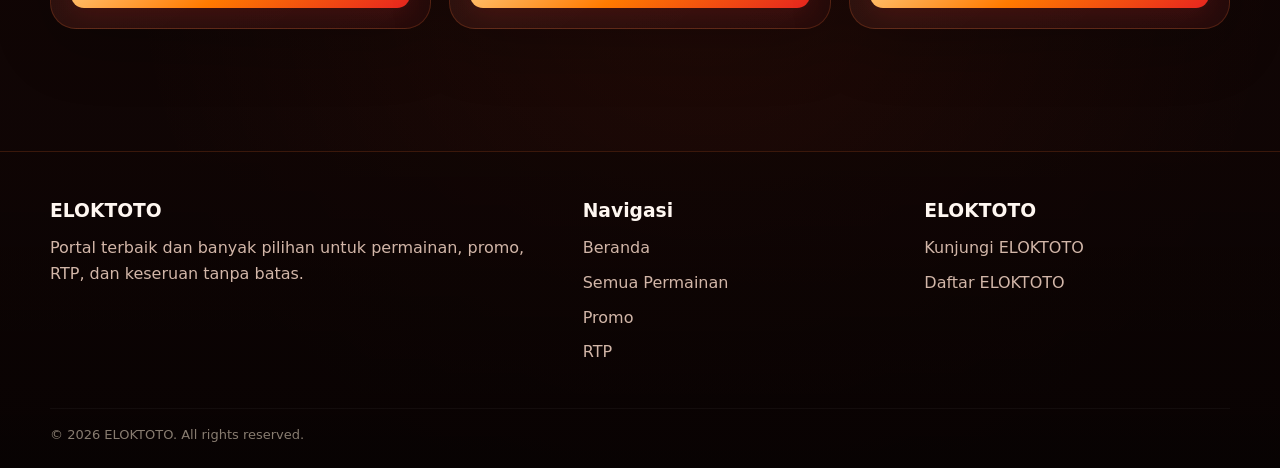
==== commit 886212dc: "update webp 3" ====
--- a/katalog/index.html
+++ b/katalog/index.html
@@ -5,114 +5,389 @@
   <meta name="viewport" content="width=device-width, initial-scale=1.0">
 
   <title>Semua Permainan | ELOKTOTO</title>
-  <meta name="description" content="Jelajahi katalog ELOKTOTO berdasarkan permainan, promo, RTP, dan kategori pilihan.">
-  <meta name="robots" content="index, follow, max-image-preview:large">
-  <meta name="theme-color" content="#ff7a12">
-
-  <link rel="canonical" href="https://toko-elok.pages.dev/katalog/">
-  <link rel="icon" href="/assets/images/logoelok.png" type="image/png">
-  <link rel="stylesheet" href="/assets/css/style.css">
-
-  <meta property="og:type" content="website">
-  <meta property="og:site_name" content="ELOKTOTO">
-  <meta property="og:title" content="Semua Permainan | ELOKTOTO">
-  <meta property="og:description" content="Cari dan filter konten ELOKTOTO dalam tampilan glossy oranye yang responsif.">
-  <meta property="og:image" content="https://toko-elok.pages.dev/assets/images/og-eloktoto.png">
+
+  <meta
+    name="description"
+    content="Jelajahi katalog ELOKTOTO berdasarkan permainan, promo, RTP, dan kategori pilihan."
+  >
+
+  <meta
+    name="robots"
+    content="index, follow, max-image-preview:large"
+  >
+
+  <meta
+    name="theme-color"
+    content="#ff7a12"
+  >
+
+  <link
+    rel="canonical"
+    href="https://toko-elok.pages.dev/katalog/"
+  >
+
+  <!-- FAVICON WEBP -->
+  <link
+    rel="icon"
+    href="/assets/images/logoelok.webp"
+    type="image/webp"
+  >
+
+  <link
+    rel="stylesheet"
+    href="/assets/css/style.css"
+  >
+
+
+  <!-- OPEN GRAPH -->
+
+  <meta
+    property="og:type"
+    content="website"
+  >
+
+  <meta
+    property="og:site_name"
+    content="ELOKTOTO"
+  >
+
+  <meta
+    property="og:title"
+    content="Semua Permainan | ELOKTOTO"
+  >
+
+  <meta
+    property="og:description"
+    content="Cari dan filter konten ELOKTOTO dalam tampilan glossy oranye yang responsif."
+  >
+
+  <meta
+    property="og:image"
+    content="https://toko-elok.pages.dev/assets/images/og-eloktoto.webp"
+  >
+
 </head>
+
 <body>
 
 
-<div class="announcement">ELOKTOTO · Tampilan modern, cepat, dan mobile friendly</div>
-
-<header class="site-header" data-site-header>
+<div class="announcement">
+  ELOKTOTO · Tampilan modern, cepat, dan mobile friendly
+</div>
+
+
+<header
+  class="site-header"
+  data-site-header
+>
+
   <div class="container header-main">
-    <a class="logo" href="/" aria-label="ELOKTOTO Beranda">
-      <span class="logo-mark">E</span>
-      <span>ELOKTOTO</span>
+
+
+    <a
+      class="logo"
+      href="/"
+      aria-label="ELOKTOTO Beranda"
+    >
+
+      <span class="logo-mark">
+        E
+      </span>
+
+      <span>
+        ELOKTOTO
+      </span>
+
     </a>
 
-    <form class="searchbar" action="/katalog/" method="get" role="search">
-      <label class="sr-only" for="site-search">Cari</label>
-      <input id="site-search" name="q" type="search" placeholder="Cari permainan, promo, RTP...">
-      <button type="submit">Cari</button>
+
+    <form
+      class="searchbar"
+      action="/katalog/"
+      method="get"
+      role="search"
+    >
+
+      <label
+        class="sr-only"
+        for="site-search"
+      >
+        Cari
+      </label>
+
+
+      <input
+        id="site-search"
+        name="q"
+        type="search"
+        placeholder="Cari permainan, promo, RTP..."
+      >
+
+
+      <button type="submit">
+        Cari
+      </button>
+
     </form>
 
+
     <div class="header-actions">
-      <a class="header-link" href="/katalog/?category=BUKTI%20KEMENANGAN">BUKTI KEMENANGAN</a>
-      <a class="header-link primary" data-elok-link href="https://fourdi.link/ELOK">DAFTAR</a>
-    </div>
-
-    <button class="menu-toggle" data-menu-toggle aria-expanded="false" aria-label="Buka menu">☰</button>
+
+      <a
+        class="header-link"
+        href="/katalog/?category=BUKTI%20KEMENANGAN"
+      >
+        BUKTI KEMENANGAN
+      </a>
+
+
+      <a
+        class="header-link primary"
+        data-elok-link
+        href="https://fourdi.link/ELOK"
+      >
+        DAFTAR
+      </a>
+
+    </div>
+
+
+    <button
+      class="menu-toggle"
+      data-menu-toggle
+      aria-expanded="false"
+      aria-label="Buka menu"
+    >
+      ☰
+    </button>
+
   </div>
 
+
   <nav class="nav">
-    <div class="container nav-inner" data-mobile-nav>
-      <a href="/">BERANDA</a>
-      <a href="/katalog/">SEMUA PERMAINAN</a>
-      <a href="/katalog/?category=BUKTI%20KEMENANGAN">BUKTI KEMENANGAN</a>
-      <a href="/katalog/?category=PROMO">PROMO</a>
-      <a href="/katalog/?category=RTP">RTP</a>
-      <a href="/katalog/?category=GAME%20GACOR">GAME GACOR</a>
-    </div>
+
+    <div
+      class="container nav-inner"
+      data-mobile-nav
+    >
+
+      <a href="/">
+        BERANDA
+      </a>
+
+      <a href="/katalog/">
+        SEMUA PERMAINAN
+      </a>
+
+      <a
+        href="/katalog/?category=BUKTI%20KEMENANGAN"
+      >
+        BUKTI KEMENANGAN
+      </a>
+
+      <a
+        href="/katalog/?category=PROMO"
+      >
+        PROMO
+      </a>
+
+      <a
+        href="/katalog/?category=RTP"
+      >
+        RTP
+      </a>
+
+      <a
+        href="/katalog/?category=GAME%20GACOR"
+      >
+        GAME GACOR
+      </a>
+
+    </div>
+
   </nav>
+
 </header>
 
 
 <main>
+
+
   <section class="page-hero">
+
     <div class="container">
-      <span class="section-kicker">KATALOG</span>
-      <h1>Semua pilihan ELOKTOTO.</h1>
-      <p>Gunakan pencarian atau filter kategori untuk menemukan konten yang ingin Anda lihat.</p>
-    </div>
+
+      <span class="section-kicker">
+        KATALOG
+      </span>
+
+      <h1>
+        Semua pilihan ELOKTOTO.
+      </h1>
+
+      <p>
+        Gunakan pencarian atau filter kategori
+        untuk menemukan konten yang ingin Anda lihat.
+      </p>
+
+    </div>
+
   </section>
 
+
   <section class="section">
+
     <div class="container">
+
+
       <div class="catalog-toolbar">
-        <input data-search type="search" placeholder="Cari nama, kategori, atau provider..." aria-label="Cari katalog">
-        <select data-category aria-label="Pilih kategori"></select>
-        <div class="result-count" data-result-count></div>
+
+
+        <input
+          data-search
+          type="search"
+          placeholder="Cari nama, kategori, atau provider..."
+          aria-label="Cari katalog"
+        >
+
+
+        <select
+          data-category
+          aria-label="Pilih kategori"
+        ></select>
+
+
+        <div
+          class="result-count"
+          data-result-count
+        ></div>
+
+
       </div>
 
-      <div class="product-grid" data-product-grid></div>
-    </div>
+
+      <div
+        class="product-grid"
+        data-product-grid
+      ></div>
+
+
+    </div>
+
   </section>
+
+
 </main>
 
 
 <footer class="footer">
+
   <div class="container">
+
+
     <div class="footer-grid">
+
+
       <div>
-        <h3>ELOKTOTO</h3>
-        <p>Portal terbaik dan banyak pilihan untuk permainan, promo, RTP, dan keseruan tanpa batas.</p>
+
+        <h3>
+          ELOKTOTO
+        </h3>
+
+        <p>
+          Portal terbaik dan banyak pilihan untuk permainan,
+          promo, RTP, dan keseruan tanpa batas.
+        </p>
+
       </div>
 
+
       <div>
-        <h3>Navigasi</h3>
-        <p><a href="/">Beranda</a></p>
-        <p><a href="/katalog/">Semua Permainan</a></p>
-        <p><a href="/katalog/?category=PROMO">Promo</a></p>
-        <p><a href="/katalog/?category=RTP">RTP</a></p>
+
+        <h3>
+          Navigasi
+        </h3>
+
+        <p>
+          <a href="/">
+            Beranda
+          </a>
+        </p>
+
+        <p>
+          <a href="/katalog/">
+            Semua Permainan
+          </a>
+        </p>
+
+        <p>
+          <a href="/katalog/?category=PROMO">
+            Promo
+          </a>
+        </p>
+
+        <p>
+          <a href="/katalog/?category=RTP">
+            RTP
+          </a>
+        </p>
+
       </div>
 
+
       <div>
-        <h3>ELOKTOTO</h3>
-        <p><a data-elok-link href="https://fourdi.link/ELOK">Kunjungi ELOKTOTO</a></p>
-        <p><a data-elok-link href="https://fourdi.link/ELOK">Daftar ELOKTOTO</a></p>
+
+        <h3>
+          ELOKTOTO
+        </h3>
+
+        <p>
+
+          <a
+            data-elok-link
+            href="https://fourdi.link/ELOK"
+          >
+            Kunjungi ELOKTOTO
+          </a>
+
+        </p>
+
+        <p>
+
+          <a
+            data-elok-link
+            href="https://fourdi.link/ELOK"
+          >
+            Daftar ELOKTOTO
+          </a>
+
+        </p>
+
       </div>
-    </div>
+
+
+    </div>
+
 
     <div class="footer-bottom">
-      © <span data-year></span> ELOKTOTO. All rights reserved.
-    </div>
+
+      ©
+      <span data-year></span>
+      ELOKTOTO.
+      All rights reserved.
+
+    </div>
+
+
   </div>
+
 </footer>
 
 
 <script src="/assets/js/products.js"></script>
 <script src="/assets/js/app.js"></script>
 <script src="/assets/js/catalog.js"></script>
+
+
 </body>
 </html>
--- a/assets/css/style.css
+++ b/assets/css/style.css
@@ -1,18 +1,32 @@
 :root {
-  --bg: #0d0906;
-  --bg-soft: #15100b;
-  --surface: rgba(31, 20, 11, 0.74);
-  --surface-strong: rgba(48, 27, 12, 0.92);
-  --line: rgba(255, 183, 94, 0.18);
-  --line-strong: rgba(255, 184, 94, 0.35);
-  --text: #fff8ef;
-  --muted: #cbbbab;
-  --orange: #ff7a12;
-  --orange-2: #ff9e2b;
-  --orange-3: #ffc46b;
-  --dark-orange: #6f2600;
-  --shadow: 0 28px 80px rgba(0, 0, 0, 0.35);
-  --glow: 0 0 40px rgba(255, 122, 18, 0.22);
+  --bg: #100605;
+  --bg-soft: #1a0907;
+  --surface: rgba(42, 14, 8, 0.76);
+  --surface-strong: rgba(64, 18, 10, 0.94);
+
+  --line: rgba(255, 111, 48, 0.20);
+  --line-strong: rgba(255, 91, 37, 0.42);
+
+  --text: #fff7f1;
+  --muted: #d2b6a8;
+
+  --orange: #ff7a00;
+  --orange-2: #ff9d28;
+  --orange-3: #ffc16a;
+
+  --red: #e6251f;
+  --red-2: #ff3b30;
+  --red-3: #ff6b4a;
+
+  --dark-orange: #7b2800;
+  --dark-red: #650b0b;
+
+  --accent-gradient: linear-gradient(135deg, #ff9d28 0%, #ff6a00 42%, #f23822 72%, #b51217 100%);
+  --accent-gradient-soft: linear-gradient(135deg, rgba(255, 157, 40, 0.22), rgba(242, 56, 34, 0.18));
+
+  --shadow: 0 28px 80px rgba(0, 0, 0, 0.42);
+  --glow: 0 0 44px rgba(255, 76, 24, 0.26);
+
   --radius: 26px;
   --radius-sm: 18px;
   --container: 1180px;
@@ -30,9 +44,10 @@
   margin: 0;
   font-family: Inter, ui-sans-serif, system-ui, -apple-system, BlinkMacSystemFont, "Segoe UI", sans-serif;
   background:
-    radial-gradient(circle at 10% 5%, rgba(255, 122, 18, 0.13), transparent 27%),
-    radial-gradient(circle at 92% 22%, rgba(255, 164, 51, 0.09), transparent 24%),
-    linear-gradient(180deg, #0d0906 0%, #100b07 45%, #090604 100%);
+    radial-gradient(circle at 8% 4%, rgba(255, 122, 0, 0.18), transparent 28%),
+    radial-gradient(circle at 92% 18%, rgba(230, 37, 31, 0.16), transparent 26%),
+    radial-gradient(circle at 55% 75%, rgba(255, 72, 25, 0.07), transparent 34%),
+    linear-gradient(180deg, #100605 0%, #160806 42%, #0d0404 100%);
   color: var(--text);
   min-height: 100vh;
 }
@@ -89,23 +104,26 @@
   font-size: 13px;
   font-weight: 800;
   letter-spacing: .08em;
-  color: #2a1405;
-  background: linear-gradient(90deg, #ff8a1f, #ffd18a, #ff8a1f);
+  color: #2b0804;
+  background: linear-gradient(90deg, #ff7a00 0%, #ffb13b 28%, #ff5d23 62%, #e6251f 100%);
+  box-shadow: inset 0 -1px 0 rgba(255,255,255,.22);
 }
 
 .site-header {
   position: sticky;
   top: 0;
   z-index: 50;
-  background: rgba(12, 8, 5, 0.72);
-  border-bottom: 1px solid rgba(255, 184, 94, 0.12);
+  background: rgba(20, 7, 5, 0.76);
+  border-bottom: 1px solid rgba(255, 91, 37, 0.16);
   backdrop-filter: blur(18px);
   transition: .25s ease;
 }
 
 .site-header.scrolled {
-  background: rgba(10, 7, 4, 0.9);
-  box-shadow: 0 12px 40px rgba(0,0,0,.28);
+  background: rgba(18, 5, 4, 0.92);
+  box-shadow:
+    0 12px 40px rgba(0,0,0,.34),
+    0 0 30px rgba(230,37,31,.08);
 }
 
 .header-main {
@@ -116,26 +134,39 @@
   gap: 22px;
 }
 
+/* ======================================================
+   LOGO IMAGE
+====================================================== */
+
 .logo {
   display: inline-flex;
   align-items: center;
-  gap: 10px;
-  font-size: 25px;
-  font-weight: 950;
-  letter-spacing: -.04em;
-}
-
-.logo-mark {
-  width: 38px;
-  aspect-ratio: 1;
-  border-radius: 12px;
-  display: grid;
-  place-items: center;
-  color: #321500;
-  background: linear-gradient(145deg, #ffe0ad, #ff7a12);
-  box-shadow:
-    inset 0 1px 0 rgba(255,255,255,.75),
-    0 0 30px rgba(255,122,18,.28);
+  flex-shrink: 0;
+  line-height: 0;
+}
+
+.logo-image {
+  display: block;
+  width: auto;
+  height: 48px;
+  max-width: 220px;
+  object-fit: contain;
+  object-position: left center;
+  transition:
+    transform 0.25s ease,
+    filter 0.25s ease;
+  filter:
+    drop-shadow(0 0 12px rgba(255, 122, 0, 0.18))
+    drop-shadow(0 0 22px rgba(230, 37, 31, 0.11));
+}
+
+.logo:hover .logo-image {
+  transform: scale(1.03);
+  filter:
+    brightness(1.08)
+    saturate(1.08)
+    drop-shadow(0 0 15px rgba(255, 122, 0, 0.26))
+    drop-shadow(0 0 28px rgba(230, 37, 31, 0.18));
 }
 
 .searchbar {
@@ -144,13 +175,15 @@
   border-radius: 999px;
   padding: 5px;
   background: rgba(255,255,255,.045);
-  border: 1px solid rgba(255, 179, 89, .13);
+  border: 1px solid rgba(255, 99, 44, .16);
   box-shadow: inset 0 1px 0 rgba(255,255,255,.04);
 }
 
 .searchbar:focus-within {
-  border-color: rgba(255, 164, 56, .5);
-  box-shadow: 0 0 0 4px rgba(255,122,18,.08);
+  border-color: rgba(255, 91, 37, .55);
+  box-shadow:
+    0 0 0 4px rgba(255, 88, 24, .09),
+    0 0 24px rgba(230, 37, 31, .08);
 }
 
 .searchbar input {
@@ -174,8 +207,10 @@
   padding: 11px 18px;
   border-radius: 999px;
   cursor: pointer;
-  background: linear-gradient(145deg, #ffd390, #ff8120);
-  box-shadow: inset 0 1px 0 rgba(255,255,255,.65);
+  background: linear-gradient(145deg, #ffd08a 0%, #ff7a00 48%, #e6251f 100%);
+  box-shadow:
+    inset 0 1px 0 rgba(255,255,255,.72),
+    0 8px 24px rgba(230,37,31,.16);
 }
 
 .header-actions {
@@ -197,8 +232,11 @@
 .header-link.primary {
   color: #2b1303;
   border-color: transparent;
-  background: linear-gradient(145deg, #ffd08a, #ff7a12);
-  box-shadow: var(--glow), inset 0 1px 0 rgba(255,255,255,.7);
+  background: linear-gradient(145deg, #ffc96f 0%, #ff7200 45%, #e6251f 100%);
+  box-shadow:
+    var(--glow),
+    0 8px 26px rgba(230,37,31,.18),
+    inset 0 1px 0 rgba(255,255,255,.72);
 }
 
 .menu-toggle {
@@ -265,7 +303,7 @@
   width: 24px;
   height: 2px;
   border-radius: 99px;
-  background: linear-gradient(90deg, var(--orange), var(--orange-3));
+  background: linear-gradient(90deg, var(--orange-2), var(--red-2));
 }
 
 .hero h1 {
@@ -277,7 +315,7 @@
 }
 
 .hero h1 span {
-  background: linear-gradient(180deg, #fff6e8 0%, #ffb24e 54%, #ff7a12 100%);
+  background: linear-gradient(180deg, #fff4e8 0%, #ffb347 36%, #ff6a00 68%, #ef2d24 100%);
   -webkit-background-clip: text;
   background-clip: text;
   color: transparent;
@@ -318,10 +356,11 @@
 
 .btn-primary {
   color: #321400;
-  background: linear-gradient(145deg, #ffe0aa 0%, #ff9a2e 38%, #ff7310 100%);
-  box-shadow:
-    0 12px 35px rgba(255,122,18,.24),
-    inset 0 1px 0 rgba(255,255,255,.8);
+  background: linear-gradient(145deg, #ffd991 0%, #ff8a00 36%, #ff5b21 66%, #e6251f 100%);
+  box-shadow:
+    0 12px 36px rgba(255, 87, 24, .25),
+    0 0 28px rgba(230, 37, 31, .13),
+    inset 0 1px 0 rgba(255,255,255,.82);
 }
 
 .btn-secondary {
@@ -340,8 +379,8 @@
   overflow: hidden;
   border: 1px solid var(--line);
   background:
-    linear-gradient(145deg, rgba(255,255,255,.08), rgba(255,255,255,.02)),
-    rgba(37, 22, 11, .6);
+    linear-gradient(145deg, rgba(255,255,255,.08), rgba(255,255,255,.018)),
+    linear-gradient(135deg, rgba(86, 26, 8, .64), rgba(67, 9, 8, .58));
   box-shadow:
     var(--shadow),
     inset 0 1px 0 rgba(255,255,255,.08);
@@ -353,59 +392,112 @@
   position: absolute;
   inset: 0;
   pointer-events: none;
-  background: linear-gradient(125deg, rgba(255,255,255,.15), transparent 24%, transparent 70%, rgba(255,136,30,.08));
+  background:
+    linear-gradient(
+      125deg,
+      rgba(255,255,255,.15),
+      transparent 24%,
+      transparent 68%,
+      rgba(255,112,20,.09) 82%,
+      rgba(230,37,31,.10)
+    );
 }
 
 .hero-visual {
+  position: relative;
   min-height: 460px;
+  overflow: hidden;
   border-radius: 34px;
-  display: grid;
-  place-items: center;
-}
-
-.orb {
-  width: 250px;
-  aspect-ratio: 1;
-  border-radius: 50%;
-  position: relative;
+  border: 1px solid rgba(255, 101, 47, 0.28);
   background:
-    radial-gradient(circle at 35% 28%, #fff1ce 0 5%, #ffc163 14%, #ff8a20 42%, #a43700 68%, #3d1200 100%);
-  box-shadow:
-    0 0 0 22px rgba(255,145,34,.05),
-    0 0 0 50px rgba(255,145,34,.028),
-    0 0 95px rgba(255,122,18,.42),
-    inset -28px -35px 70px rgba(35,6,0,.4);
-}
-
-.orb::after {
-  content: "E";
+    linear-gradient(135deg, rgba(255,122,0,.06), rgba(230,37,31,.06)),
+    rgba(255, 255, 255, 0.035);
+  box-shadow:
+    0 30px 80px rgba(0, 0, 0, 0.42),
+    0 0 38px rgba(255, 122, 0, 0.13),
+    0 0 58px rgba(230, 37, 31, 0.10),
+    inset 0 1px 0 rgba(255, 255, 255, 0.11);
+  backdrop-filter: blur(18px);
+  -webkit-backdrop-filter: blur(18px);
+  isolation: isolate;
+}
+
+.hero-main-image {
   position: absolute;
   inset: 0;
-  display: grid;
-  place-items: center;
-  font-weight: 950;
-  font-size: 92px;
-  color: rgba(42,15,2,.72);
-  text-shadow: 0 1px 0 rgba(255,255,255,.28);
-}
-
-.floating-chip {
+  width: 100%;
+  height: 100%;
+  object-fit: cover;
+  object-position: center;
+  border-radius: inherit;
+  transition:
+    transform 0.7s ease,
+    filter 0.7s ease;
+  z-index: 1;
+}
+
+.hero-visual::before {
+  content: "";
   position: absolute;
+  inset: 0;
   z-index: 2;
-  padding: 12px 15px;
-  border-radius: 999px;
-  font-size: 12px;
-  font-weight: 900;
-  color: #ffe5be;
-  background: rgba(27,15,8,.78);
-  border: 1px solid rgba(255,184,94,.22);
-  backdrop-filter: blur(14px);
-  box-shadow: 0 14px 35px rgba(0,0,0,.25);
-}
-
-.chip-a { top: 60px; left: 38px; }
-.chip-b { right: 34px; top: 135px; }
-.chip-c { bottom: 60px; left: 75px; }
+  pointer-events: none;
+  border-radius: inherit;
+  background:
+    linear-gradient(
+      135deg,
+      rgba(255, 255, 255, 0.16) 0%,
+      rgba(255, 255, 255, 0.04) 20%,
+      transparent 42%
+    ),
+    linear-gradient(
+      180deg,
+      rgba(255, 132, 25, 0.05) 0%,
+      transparent 50%,
+      rgba(125, 12, 10, 0.22) 100%
+    ),
+    radial-gradient(
+      circle at 88% 16%,
+      rgba(230, 37, 31, 0.12),
+      transparent 34%
+    );
+  box-shadow:
+    inset 0 1px 0 rgba(255, 255, 255, 0.16),
+    inset 0 -1px 0 rgba(255, 140, 40, 0.08);
+}
+
+.hero-visual::after {
+  content: "";
+  position: absolute;
+  top: -60%;
+  left: -80%;
+  width: 45%;
+  height: 220%;
+  z-index: 3;
+  pointer-events: none;
+  background:
+    linear-gradient(
+      110deg,
+      transparent 20%,
+      rgba(255, 255, 255, 0.02) 35%,
+      rgba(255, 255, 255, 0.16) 50%,
+      rgba(255, 255, 255, 0.03) 65%,
+      transparent 80%
+    );
+  transform: rotate(14deg);
+  transition: left 1s ease;
+}
+
+.hero-visual:hover .hero-main-image {
+  transform: scale(1.035);
+  filter:
+    brightness(1.05)
+    saturate(1.06);
+}
+
+.hero-visual:hover::after {
+  left: 140%;
+}
 
 .section {
   padding: 52px 0;
@@ -444,8 +536,9 @@
   border-radius: var(--radius);
   border: 1px solid var(--line);
   background:
-    radial-gradient(circle at 90% 10%, rgba(255,168,54,.19), transparent 32%),
-    linear-gradient(145deg, rgba(255,255,255,.055), rgba(255,255,255,.02));
+    radial-gradient(circle at 90% 10%, rgba(255,130,18,.21), transparent 32%),
+    radial-gradient(circle at 10% 90%, rgba(230,37,31,.12), transparent 34%),
+    linear-gradient(145deg, rgba(255,255,255,.055), rgba(255,255,255,.018));
   box-shadow: inset 0 1px 0 rgba(255,255,255,.05);
   transition: .22s ease;
 }
@@ -494,7 +587,7 @@
   width: 100%;
   min-height: 48px;
   border-radius: 14px;
-  border: 1px solid rgba(255,180,90,.16);
+  border: 1px solid rgba(255,91,37,.18);
   outline: none;
   color: var(--text);
   background: rgba(14,9,5,.78);
@@ -503,8 +596,8 @@
 
 .catalog-toolbar input:focus,
 .catalog-toolbar select:focus {
-  border-color: rgba(255,164,56,.5);
-  box-shadow: 0 0 0 4px rgba(255,122,18,.08);
+  border-color: rgba(255,91,37,.55);
+  box-shadow: 0 0 0 4px rgba(230,37,31,.09);
 }
 
 .result-count {
@@ -528,8 +621,8 @@
   border-radius: var(--radius);
   border: 1px solid var(--line);
   background:
-    linear-gradient(145deg, rgba(255,255,255,.055), rgba(255,255,255,.018)),
-    rgba(24,15,9,.82);
+    linear-gradient(145deg, rgba(255,255,255,.055), rgba(255,255,255,.016)),
+    linear-gradient(145deg, rgba(50,17,8,.88), rgba(37,8,8,.86));
   box-shadow:
     0 20px 60px rgba(0,0,0,.2),
     inset 0 1px 0 rgba(255,255,255,.055);
@@ -538,10 +631,11 @@
 
 .product-card:hover {
   transform: translateY(-6px);
-  border-color: rgba(255,180,75,.3);
+  border-color: rgba(255,83,35,.34);
   box-shadow:
     0 24px 65px rgba(0,0,0,.32),
-    0 0 36px rgba(255,122,18,.11);
+    0 0 30px rgba(255,122,0,.13),
+    0 0 46px rgba(230,37,31,.08);
 }
 
 .product-image-link {
@@ -574,7 +668,7 @@
   font-weight: 950;
   letter-spacing: .08em;
   background: rgba(13,8,5,.68);
-  border: 1px solid rgba(255,216,159,.22);
+  border: 1px solid rgba(255,177,105,.24);
   backdrop-filter: blur(14px);
 }
 
@@ -628,8 +722,10 @@
   font-weight: 950;
   letter-spacing: .05em;
   color: #321500;
-  background: linear-gradient(145deg, #ffd49a, #ff811e);
-  box-shadow: inset 0 1px 0 rgba(255,255,255,.7);
+  background: linear-gradient(145deg, #ffd28a 0%, #ff7a00 48%, #e6251f 100%);
+  box-shadow:
+    inset 0 1px 0 rgba(255,255,255,.72),
+    0 8px 24px rgba(230,37,31,.13);
 }
 
 .info-band {
@@ -641,8 +737,9 @@
   gap: 26px;
   border: 1px solid var(--line);
   background:
-    radial-gradient(circle at 85% 25%, rgba(255,178,78,.17), transparent 30%),
-    linear-gradient(145deg, rgba(255,255,255,.055), rgba(255,255,255,.018));
+    radial-gradient(circle at 82% 22%, rgba(255,132,20,.19), transparent 31%),
+    radial-gradient(circle at 12% 100%, rgba(230,37,31,.12), transparent 34%),
+    linear-gradient(145deg, rgba(255,255,255,.055), rgba(255,255,255,.016));
   box-shadow: var(--shadow);
 }
 
@@ -659,7 +756,8 @@
 .footer {
   margin-top: 70px;
   border-top: 1px solid var(--line);
-  background: rgba(7,5,3,.58);
+  background:
+    linear-gradient(180deg, rgba(15,5,4,.70), rgba(8,3,3,.88));
 }
 
 .footer-grid {
@@ -751,7 +849,9 @@
   top: 50%;
   transform: translate(-50%,-50%);
   border-radius: 50%;
-  box-shadow: 0 0 120px 55px rgba(255,126,18,.22);
+  box-shadow:
+    0 0 95px 45px rgba(255,122,0,.18),
+    0 0 135px 72px rgba(230,37,31,.11);
   pointer-events: none;
 }
 
@@ -828,9 +928,51 @@
   margin-top: 40px;
 }
 
+
+/* ======================================================
+   ORANGE + RED INTERACTION GLOW
+====================================================== */
+
+.header-link.primary:hover,
+.searchbar button:hover,
+.btn-primary:hover,
+.product-button:hover {
+  filter: brightness(1.06) saturate(1.08);
+}
+
+.header-link.primary:hover,
+.btn-primary:hover,
+.product-button:hover {
+  box-shadow:
+    0 12px 34px rgba(255, 111, 0, 0.20),
+    0 0 34px rgba(230, 37, 31, 0.18),
+    inset 0 1px 0 rgba(255,255,255,.76);
+}
+
+.category-card:hover {
+  background:
+    radial-gradient(circle at 90% 10%, rgba(255, 128, 18, .24), transparent 32%),
+    radial-gradient(circle at 10% 90%, rgba(230, 37, 31, .16), transparent 35%),
+    linear-gradient(145deg, rgba(255,255,255,.06), rgba(255,255,255,.02));
+}
+
+::selection {
+  background: rgba(230, 37, 31, 0.72);
+  color: #fff7ef;
+}
+
+* {
+  scrollbar-color: #e6251f #160806;
+}
+
 @media (max-width: 980px) {
   .header-main {
     grid-template-columns: auto 1fr auto;
+  }
+
+  .logo-image {
+    height: 44px;
+    max-width: 200px;
   }
 
   .searchbar {
@@ -907,12 +1049,9 @@
     gap: 12px;
   }
 
-  .logo {
-    font-size: 21px;
-  }
-
-  .logo-mark {
-    width: 34px;
+  .logo-image {
+    height: 40px;
+    max-width: 180px;
   }
 
   .hero {
@@ -940,23 +1079,14 @@
   }
 
   .hero-visual {
-    min-height: 310px;
-    border-radius: 26px;
-  }
-
-  .orb {
-    width: 180px;
-  }
-
-  .orb::after {
-    font-size: 68px;
-  }
-
-  .chip-a { top: 30px; left: 18px; }
-  .chip-b { top: 105px; right: 16px; }
-  .chip-c { left: 38px; bottom: 34px; }
-
-  .section {
+    min-height: 300px;
+    border-radius: 24px;
+  }
+
+  .hero-main-image {
+    object-position: center;
+  }
+.section {
     padding: 38px 0;
   }
 
@@ -1007,3 +1137,10 @@
     padding: 22px;
   }
 }
+
+@media (max-width: 420px) {
+  .logo-image {
+    height: 36px;
+    max-width: 150px;
+  }
+}
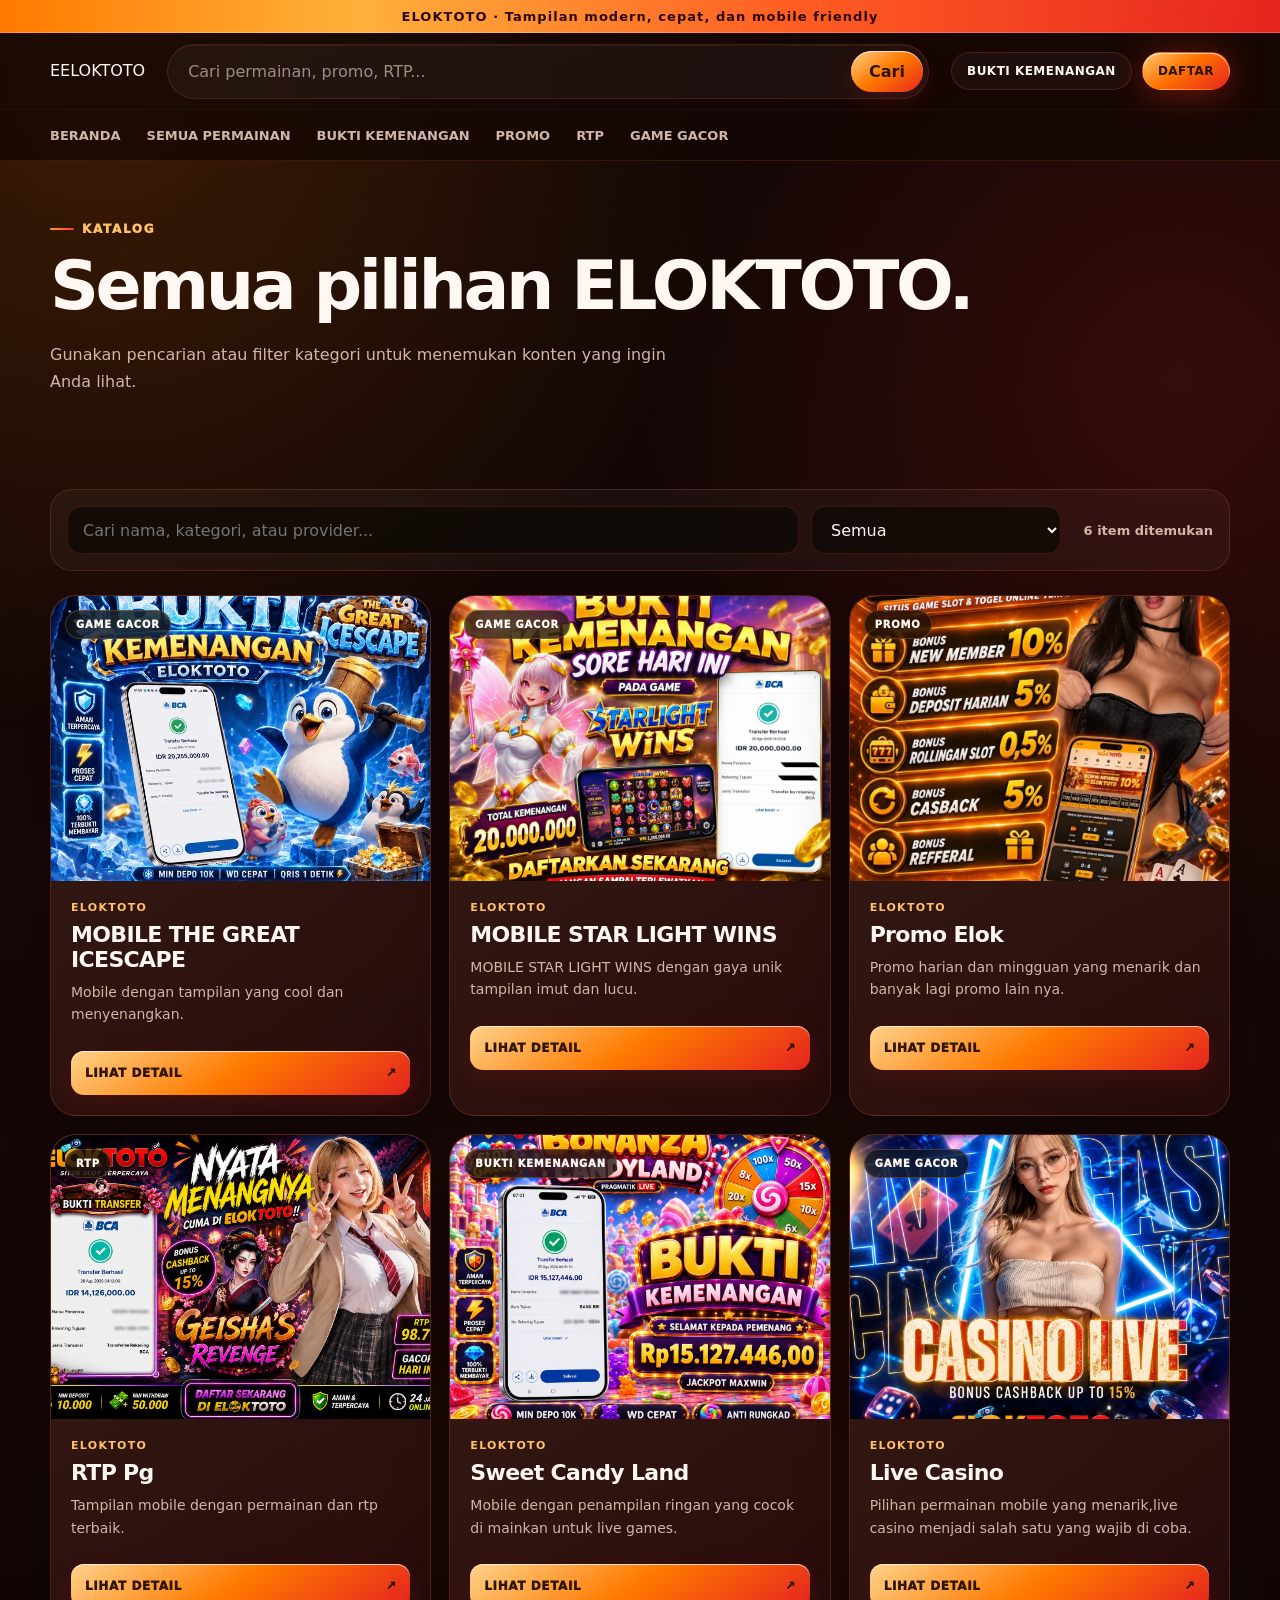
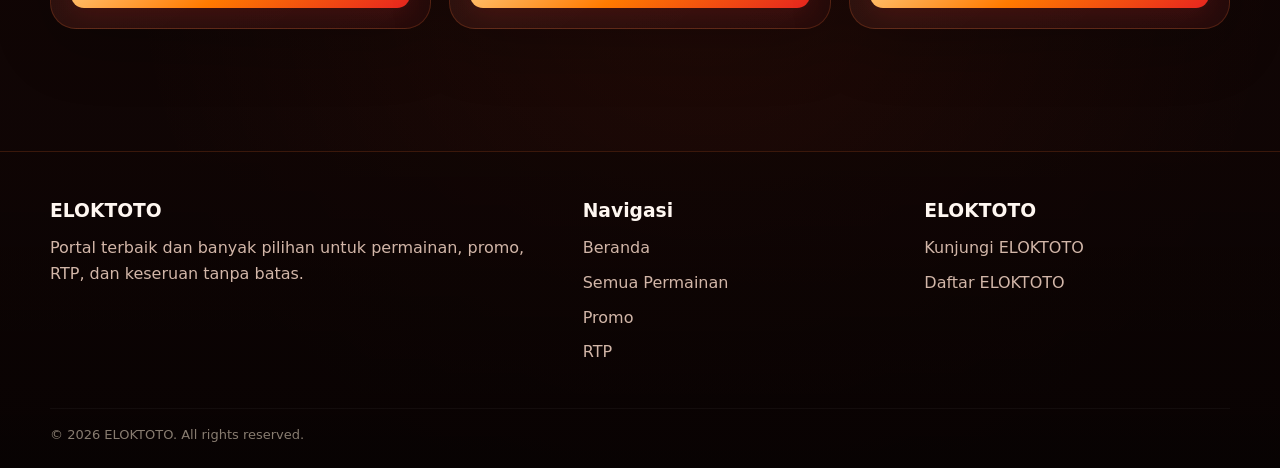
==== commit e7221dce: "tag html" ====
--- a/katalog/index.html
+++ b/katalog/index.html
@@ -3,6 +3,7 @@
 <head>
   <meta charset="UTF-8">
   <meta name="viewport" content="width=device-width, initial-scale=1.0">
+  <meta name="google-site-verification" content="9xNIfXcn5H8hvwm5lQxYYQ_ZiFqFarU7Fhu3k2ncLRQ" />
 
   <title>Semua Permainan | ELOKTOTO</title>
 
